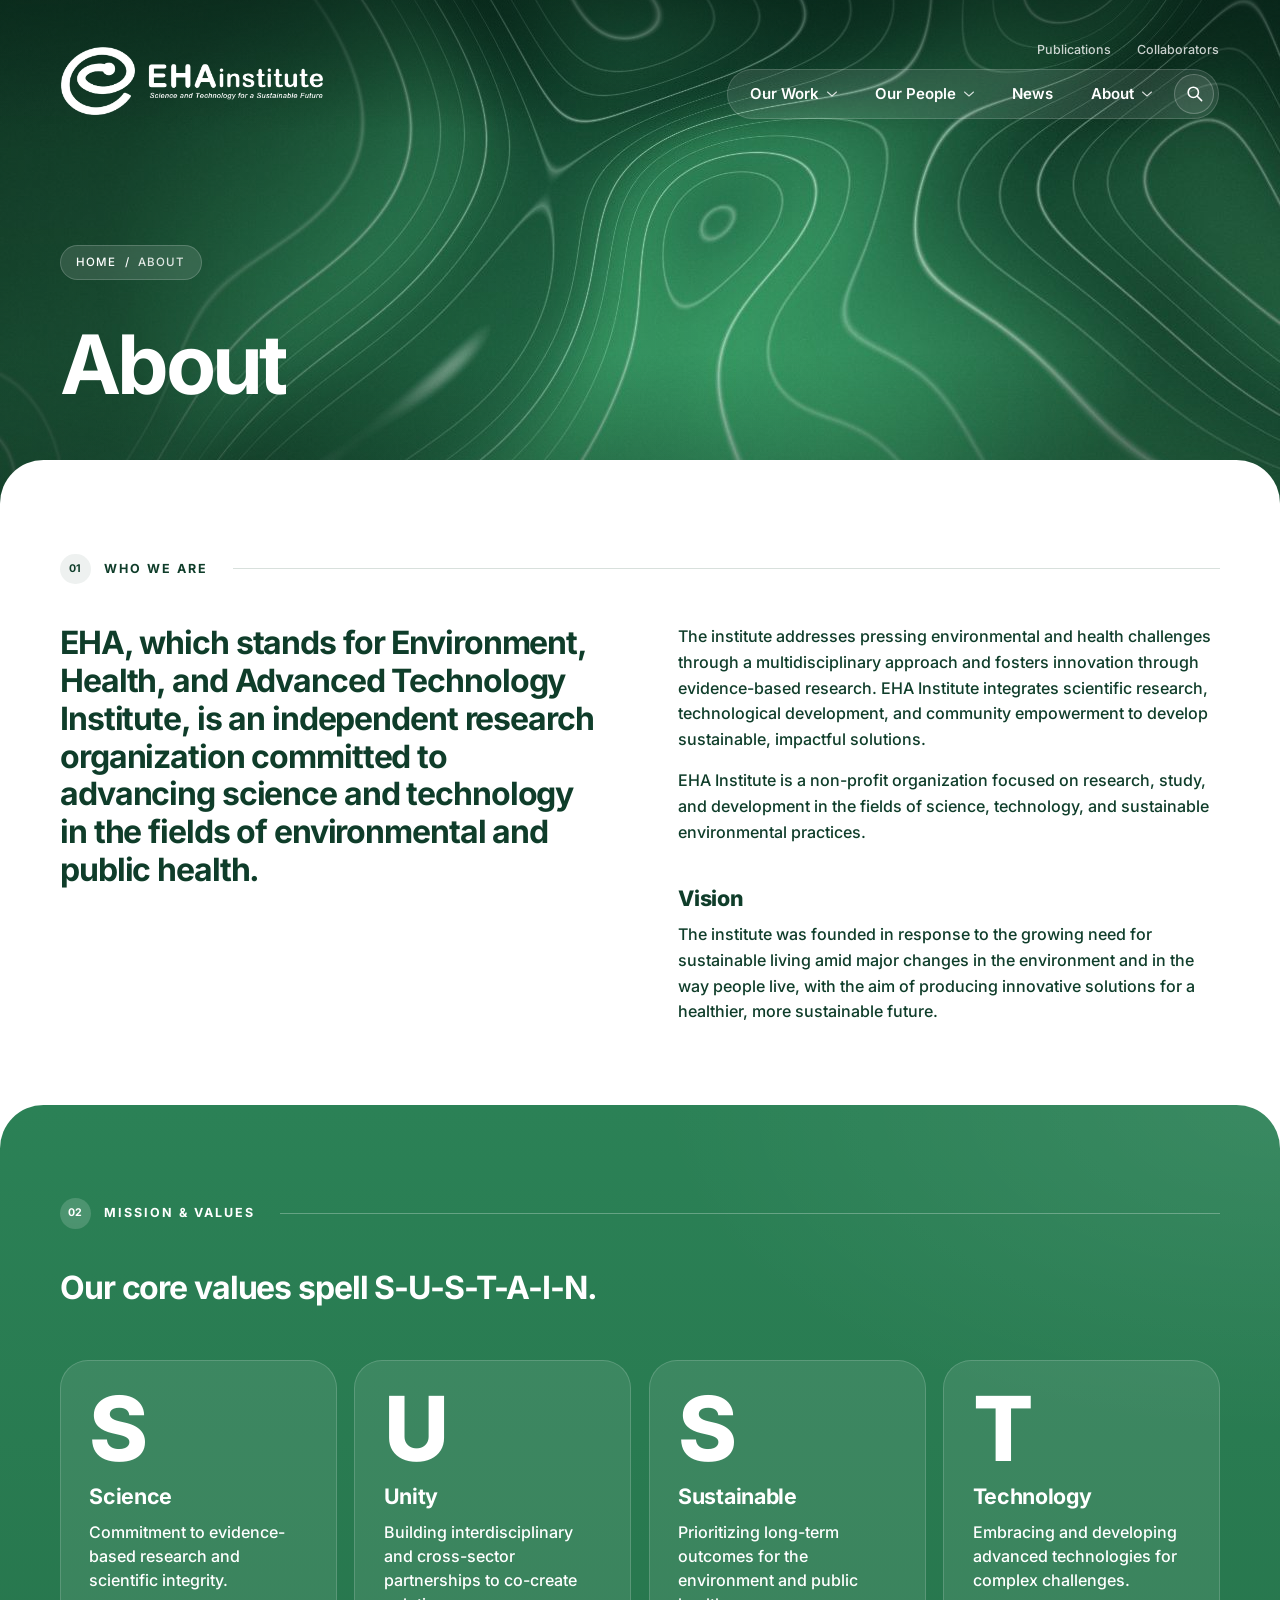
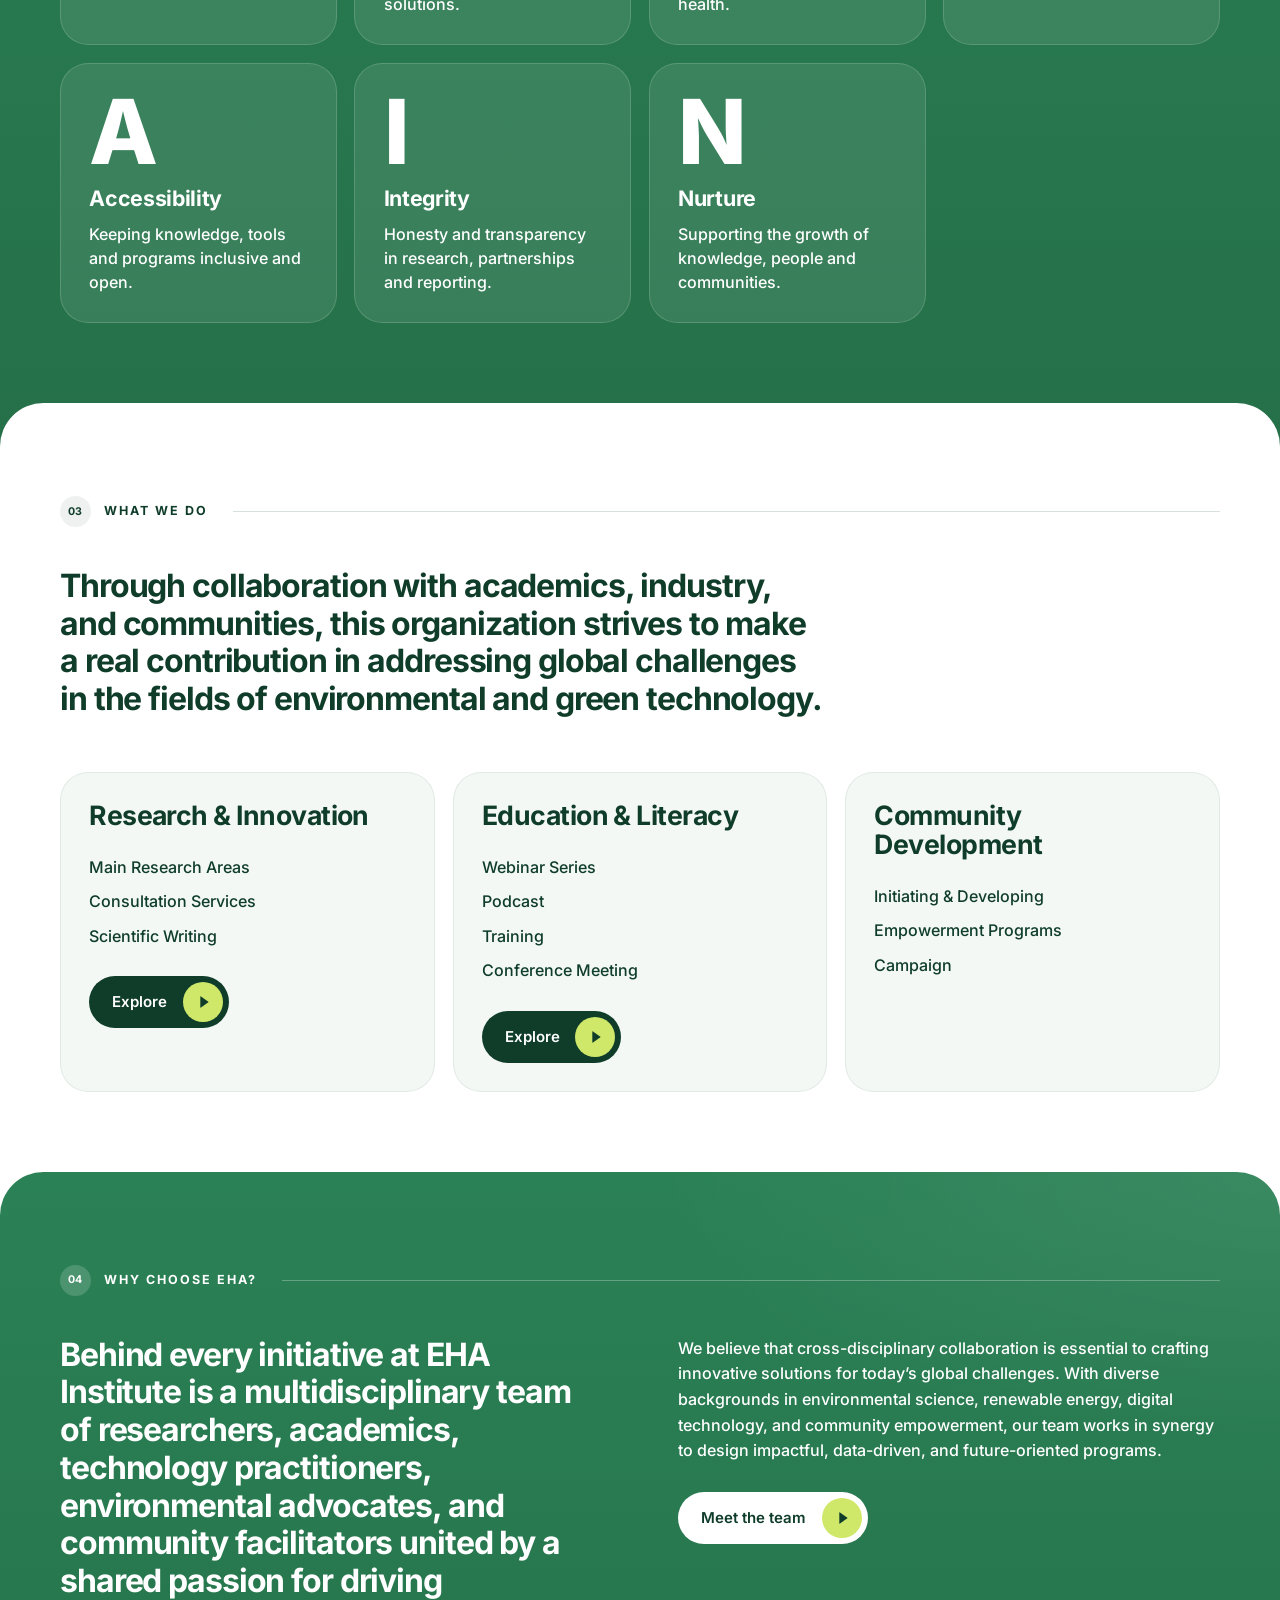
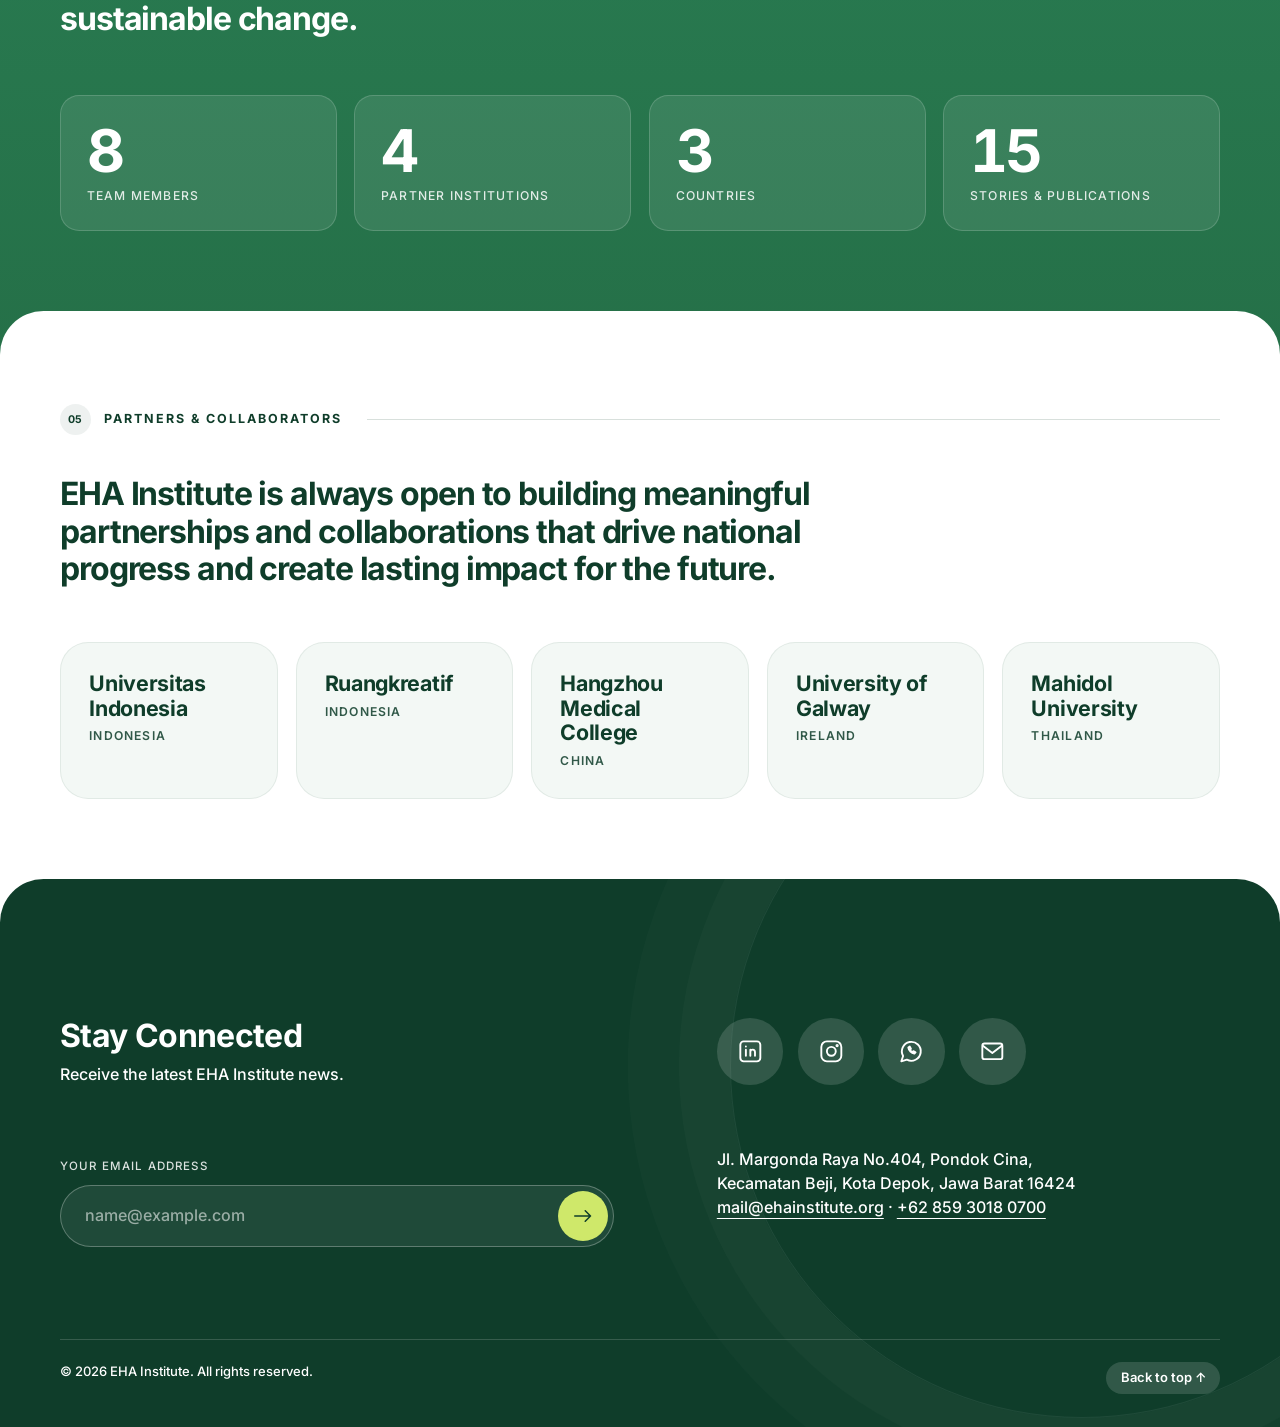
==== about.html @ 1dbd9d62 "Initial commit: EHA Institute website Co-Authored-By: Claude Sonnet 5.5 <noreply@anthropic.com> Clau" ====
<!doctype html>
<html lang="en" data-root="">
<head>
<meta charset="utf-8">
<meta name="viewport" content="width=device-width, initial-scale=1">
<title>About | EHA Institute</title>
<meta name="description" content="Who EHA Institute is, what it believes in, and who it works with.">
<meta name="theme-color" content="#2b8156">
<link rel="icon" type="image/png" href="assets/favicon.png">
<meta property="og:title" content="About | EHA Institute">
<meta property="og:description" content="Who EHA Institute is, what it believes in, and who it works with.">
<meta property="og:image" content="assets/hero-poster.jpg">
<link rel="preload" href="assets/fonts/inter-latin-wght-normal.woff2" as="font" type="font/woff2" crossorigin>
<link rel="stylesheet" href="css/style.css">
<script>document.documentElement.classList.add('js')</script>
</head>
<body>
<a class="skip" href="#main">Skip to content</a>
<svg width="0" height="0" style="position:absolute" aria-hidden="true">
  <symbol id="i-chev" viewBox="0 0 20 10"><path d="M1 1l9 8 9-8" fill="none" stroke="currentColor" stroke-width="2.2" stroke-linecap="round" stroke-linejoin="round"/></symbol>
  <symbol id="i-arrow" viewBox="0 0 24 16"><path d="M1 8h21M15 1l7 7-7 7" fill="none" stroke="currentColor" stroke-width="2" stroke-linecap="round" stroke-linejoin="round"/></symbol>
  <symbol id="i-tri" viewBox="0 0 14 20"><path d="M1 1.5v17L13 10z" fill="currentColor"/></symbol>
  <symbol id="i-close" viewBox="0 0 20 20"><path d="M2 2l16 16M18 2L2 18" fill="none" stroke="currentColor" stroke-width="2" stroke-linecap="round"/></symbol>
</svg>
<header class="site-header" id="top">
  <div class="bar wrap">
    <a class="brand" href="index.html" aria-label="EHA Institute, home">
      <img class="brand__logo brand__logo--w" src="assets/logo-white.png" alt="" width="900" height="233">
      <img class="brand__logo brand__logo--c" src="assets/logo.png" alt="" width="900" height="233">
    </a>
    <div class="nav-col">
      <div class="util">
        <a href="news.html?cat=publication">Publications</a>
        <a href="about.html#partners">Collaborators</a>
      </div>
      <nav class="nav" id="nav" aria-label="Primary">
        <ul class="nav__list">
          <li class="nav__item" data-menu>
            <button class="nav__btn" aria-expanded="false" aria-controls="menu-work">Our Work <svg aria-hidden="true"><use href="#i-chev"/></svg></button>
            <div class="menu menu--wide" id="menu-work"><div class="menu__in">
              <div class="menu__intro"><p class="menu__title">Our Work</p><p class="menu__desc">Research, education and community programs that turn environmental and health science into practical, evidence-based solutions.</p></div>
              <div class="menu__cols menu__cols--3">
              <div>
                <p class="menu__head"><a href="research-areas.html">Research &amp; Innovation</a></p>
                <ul>
                  <li><a href="research-areas.html">Main Research Areas</a></li>
                  <li><a href="consultation-services.html">Consultation Services</a></li>
                  <li><span class="menu__soon">Scientific Writing <em>Soon</em></span></li>
                </ul>
              </div>
              <div>
                <p class="menu__head"><a href="news.html?cat=event">Education &amp; Literacy</a></p>
                <ul>
                  <li><a href="news.html?cat=event">Webinar Series</a></li>
                  <li><span class="menu__soon">Podcast <em>Soon</em></span></li>
                  <li><span class="menu__soon">Training <em>Soon</em></span></li>
                  <li><span class="menu__soon">Conference Meeting <em>Soon</em></span></li>
                </ul>
              </div>
              <div>
                <p class="menu__head menu__head--soon">Community Development</p>
                <ul>
                  <li><span class="menu__soon">Initiating &amp; Developing <em>Soon</em></span></li>
                  <li><span class="menu__soon">Empowerment Programs <em>Soon</em></span></li>
                  <li><span class="menu__soon">Campaign <em>Soon</em></span></li>
                </ul>
              </div>
              </div>
            </div></div>
          </li>
          <li class="nav__item" data-menu>
            <button class="nav__btn" aria-expanded="false" aria-controls="menu-people">Our People <svg aria-hidden="true"><use href="#i-chev"/></svg></button>
            <div class="menu menu--sm" id="menu-people"><div class="menu__in">
              <div class="menu__intro"><p class="menu__title">Our People</p><p class="menu__desc">EHA Institute is driven by a curiosity to learn how science, technology and community can protect environmental and public health.</p></div>
              <div class="menu__cols menu__cols--cards">
                <a href="our-people.html#team"><b>Our Team</b><span>Meet the researchers, academics and practitioners behind EHA.</span></a>
                <a href="our-people.html#life"><b>Life at EHA</b><span>Get an insider&rsquo;s look at how our team works together.</span></a>
              </div>
            </div></div>
          </li>
          <li class="nav__item"><a class="nav__link" href="news.html">News</a></li>
          <li class="nav__item" data-menu>
            <button class="nav__btn" aria-expanded="false" aria-controls="menu-about">About <svg aria-hidden="true"><use href="#i-chev"/></svg></button>
            <div class="menu menu--sm" id="menu-about"><div class="menu__in">
              <div class="menu__intro"><p class="menu__title">About</p><p class="menu__desc">An independent non-profit research institute advancing science and technology for environmental and public health.</p></div>
              <div class="menu__cols menu__cols--cards">
                <a href="about.html#who"><b>Who We Are</b><span>Our story, our focus and the people behind EHA.</span></a>
                <a href="about.html#values"><b>Mission &amp; Values</b><span>The principles that guide every project we take on.</span></a>
                <a href="about.html#partners"><b>Collaborators</b><span>Universities and institutions we work with.</span></a>
              </div>
            </div></div>
          </li>
          <li class="nav__item nav__item--search">
            <button class="icon-btn" id="open-search" aria-label="Search the site">
              <svg viewBox="0 0 24 24" fill="none" stroke="currentColor" stroke-width="2" stroke-linecap="round" aria-hidden="true"><circle cx="10.5" cy="10.5" r="6.5"/><path d="M15.5 15.5L21 21"/></svg>
            </button>
          </li>
        </ul>
        <div class="nav__mobile-util">
          <a href="news.html?cat=publication">Publications</a>
          <a href="about.html#partners">Collaborators</a>
        </div>
      </nav>
      <button class="burger" id="burger" aria-expanded="false" aria-controls="nav" aria-label="Open menu"><span></span></button>
    </div>
  </div>
</header>
<main id="main">
<section class="hero hero--page " aria-label="Page title">
  <img class="hero__poster" src="assets/hero-poster.jpg" alt="">
  <div class="hero__scrim"></div>
  <div class="hero__inner wrap">
    <nav class="crumbs intro" aria-label="Breadcrumb"><a href="index.html">Home</a><span aria-hidden="true">/</span><span aria-current="page">About</span></nav>
    <h1 class="intro">About</h1>
    
  </div>
</section><section class="section tone-light " id="who" aria-labelledby="h-who"><div class="wrap"><h2 class="label reveal" id="h-who">Who We Are</h2><div class="split">
  <div class="reveal reveal-left">
    <p class="statement statement--sm">EHA, which stands for Environment, Health, and Advanced Technology Institute, is an independent research organization committed to advancing science and technology in the fields of environmental and public health.</p>
  </div>
  <div class="prose reveal reveal-right" style="--d:.1s">
    <p>The institute addresses pressing environmental and health challenges through a multidisciplinary approach and fosters innovation through evidence-based research. EHA Institute integrates scientific research, technological development, and community empowerment to develop sustainable, impactful solutions.</p>
    <p>EHA Institute is a non-profit organization focused on research, study, and development in the fields of science, technology, and sustainable environmental practices.</p>
    <h3>Vision</h3>
    <p>The institute was founded in response to the growing need for sustainable living amid major changes in the environment and in the way people live, with the aim of producing innovative solutions for a healthier, more sustainable future.</p>
  </div></div></div></section><section class="section tone-green " id="values" aria-labelledby="h-values"><div class="wrap"><h2 class="label reveal" id="h-values">Mission &amp; Values</h2><p class="statement statement--sm reveal">Our core values spell S-U-S-T-A-I-N.</p><ul class="values"><li class="value reveal" style="--d:0.0s"><span class="value__l" aria-hidden="true">S</span><h3>Science</h3><p>Commitment to evidence-based research and scientific integrity.</p></li><li class="value reveal" style="--d:0.06s"><span class="value__l" aria-hidden="true">U</span><h3>Unity</h3><p>Building interdisciplinary and cross-sector partnerships to co-create solutions.</p></li><li class="value reveal" style="--d:0.12s"><span class="value__l" aria-hidden="true">S</span><h3>Sustainable</h3><p>Prioritizing long-term outcomes for the environment and public health.</p></li><li class="value reveal" style="--d:0.18s"><span class="value__l" aria-hidden="true">T</span><h3>Technology</h3><p>Embracing and developing advanced technologies for complex challenges.</p></li><li class="value reveal" style="--d:0.0s"><span class="value__l" aria-hidden="true">A</span><h3>Accessibility</h3><p>Keeping knowledge, tools and programs inclusive and open.</p></li><li class="value reveal" style="--d:0.06s"><span class="value__l" aria-hidden="true">I</span><h3>Integrity</h3><p>Honesty and transparency in research, partnerships and reporting.</p></li><li class="value reveal" style="--d:0.12s"><span class="value__l" aria-hidden="true">N</span><h3>Nurture</h3><p>Supporting the growth of knowledge, people and communities.</p></li></ul></div></section><section class="section tone-light " id="what" aria-labelledby="h-what"><div class="wrap"><h2 class="label reveal" id="h-what">What We Do</h2><p class="statement statement--sm reveal">Through collaboration with academics, industry, and communities, this organization strives to make a real contribution in addressing global challenges in the fields of environmental and green technology.</p><ul class="pillars"><li class="pillar reveal" style="--d:0.0s"><h3>Research &amp; Innovation</h3><ul><li>Main Research Areas</li><li>Consultation Services</li><li>Scientific Writing</li></ul><a class="btn" href="research-areas.html">Explore <svg aria-hidden="true"><use href="#i-tri"/></svg></a></li><li class="pillar reveal" style="--d:0.08s"><h3>Education &amp; Literacy</h3><ul><li>Webinar Series</li><li>Podcast</li><li>Training</li><li>Conference Meeting</li></ul><a class="btn" href="news.html?cat=event">Explore <svg aria-hidden="true"><use href="#i-tri"/></svg></a></li><li class="pillar reveal" style="--d:0.16s"><h3>Community Development</h3><ul><li>Initiating &amp; Developing</li><li>Empowerment Programs</li><li>Campaign</li></ul></li></ul></div></section><section class="section tone-green " id="why" aria-labelledby="h-why"><div class="wrap"><h2 class="label reveal" id="h-why">Why Choose EHA?</h2><div class="split"><div class="reveal reveal-left"><p class="statement statement--sm">Behind every initiative at EHA Institute is a multidisciplinary team of researchers, academics, technology practitioners, environmental advocates, and community facilitators united by a shared passion for driving sustainable change.</p></div>
<div class="prose reveal reveal-right" style="--d:.1s"><p>We believe that cross-disciplinary collaboration is essential to crafting innovative solutions for today’s global challenges. With diverse backgrounds in environmental science, renewable energy, digital technology, and community empowerment, our team works in synergy to design impactful, data-driven, and future-oriented programs.</p><a class="btn" href="our-people.html#team">Meet the team <svg aria-hidden="true"><use href="#i-tri"/></svg></a></div></div><ul class="stats"><li class="stat reveal"><b data-count="9">9</b><span>Team members</span></li><li class="stat reveal"><b data-count="5">5</b><span>Partner institutions</span></li><li class="stat reveal"><b data-count="4">4</b><span>Countries</span></li><li class="stat reveal"><b data-count="18">18</b><span>Stories &amp; publications</span></li></ul></div></section><section class="section tone-light " id="partners" aria-labelledby="h-partners"><div class="wrap"><h2 class="label reveal" id="h-partners">Partners &amp; Collaborators</h2><p class="statement statement--sm reveal">EHA Institute is always open to building meaningful partnerships and collaborations that drive national progress and create lasting impact for the future.</p><ul class="partners-grid"><li class="partner reveal" style="--d:0.0s"><h3>Universitas Indonesia</h3><p>Indonesia</p></li><li class="partner reveal" style="--d:0.06s"><h3>Ruangkreatif</h3><p>Indonesia</p></li><li class="partner reveal" style="--d:0.12s"><h3>Hangzhou Medical College</h3><p>China</p></li><li class="partner reveal" style="--d:0.18s"><h3>University of Galway</h3><p>Ireland</p></li><li class="partner reveal" style="--d:0.24s"><h3>Mahidol University</h3><p>Thailand</p></li></ul></div></section>
</main>
<footer class="footer" id="contact">
  <div class="wrap">
    <div class="footer__grid">
      <div>
        <h2>Stay Connected</h2>
        <p class="footer__lede">Receive the latest EHA Institute news.</p>
        <form class="sub" id="sub" action="mailto:mail@ehainstitute.org" data-set-action="email" method="post" enctype="text/plain">
          <label for="sub-email">Your email address</label>
          <div class="sub__row">
            <input id="sub-email" name="email" type="email" autocomplete="email" required placeholder="name@example.com">
            <button type="submit" aria-label="Subscribe"><svg aria-hidden="true"><use href="#i-arrow"/></svg></button>
          </div>
          <p class="sub__note" id="sub-note" role="status"></p>
        </form>
      </div>
      <div>
        <ul class="socials" aria-label="EHA Institute on social media">
          <li><a href="https://www.linkedin.com/in/eha-institute-15aa4a350/" data-set-href="linkedin" aria-label="LinkedIn"><svg viewBox="0 0 24 24" fill="none" stroke="currentColor" stroke-width="1.7" stroke-linecap="round" stroke-linejoin="round" aria-hidden="true"><rect x="3" y="3" width="18" height="18" rx="3"/><path d="M8 10.5V16M8 7.6v.01M12 16v-5.5M12 12.6c0-1.2 1-2.1 2.2-2.1s2 .9 2 2.3V16"/></svg></a></li>
          <li><a href="https://www.instagram.com/ehainstitute" data-set-href="instagram" aria-label="Instagram"><svg viewBox="0 0 24 24" fill="none" stroke="currentColor" stroke-width="1.7" aria-hidden="true"><rect x="3" y="3" width="18" height="18" rx="5"/><circle cx="12" cy="12" r="4"/><circle cx="17.2" cy="6.8" r=".6" fill="currentColor"/></svg></a></li>
          <li><a href="https://api.whatsapp.com/send?phone=6285180600560" data-set-href="whatsapp" data-href-prefix="https://api.whatsapp.com/send?phone=" aria-label="WhatsApp"><svg viewBox="0 0 24 24" fill="none" stroke="currentColor" stroke-width="1.7" stroke-linecap="round" stroke-linejoin="round" aria-hidden="true"><path d="M3 21l1.6-4.8A8.5 8.5 0 1 1 8 19.5z"/><path d="M9.3 8.6c.4 2.6 2.900 5 5.400 5.500l1.100-1.200-2-1-.9.8c-.9-.4-1.700-1.200-2.100-2.100l.8-.9-1-2z"/></svg></a></li>
          <li><a href="mailto:mail@ehainstitute.org" data-set-href="email" data-href-prefix="mailto:" aria-label="Email"><svg viewBox="0 0 24 24" fill="none" stroke="currentColor" stroke-width="1.7" stroke-linecap="round" stroke-linejoin="round" aria-hidden="true"><rect x="3" y="5" width="18" height="14" rx="2"/><path d="M3.5 7l8.5 6.5L20.5 7"/></svg></a></li>
        </ul>
        <address class="address">
          <span data-set="address">Jl. Margonda Raya No.404, Pondok Cina, Kecamatan Beji, Kota Depok, Jawa Barat 16424</span><br>
          <a href="mailto:mail@ehainstitute.org" data-set="email" data-set-href="email" data-href-prefix="mailto:">mail@ehainstitute.org</a> · <a href="tel:+6285930180700" data-set="phone" data-set-href="phone" data-href-prefix="tel:">+62 859 3018 0700</a>
        </address>
      </div>
    </div>
    <div class="footer__base">
      <span>© 2026 EHA Institute. All rights reserved.</span>
      <a href="#top">Back to top ↑</a>
    </div>
  </div>
</footer>

<div class="search" id="search" role="dialog" aria-modal="true" aria-label="Search">
  <button class="search__close" id="close-search" aria-label="Close search"><svg aria-hidden="true"><use href="#i-close"/></svg></button>
  <div class="wrap" style="padding-inline:0">
    <label class="sr-only" for="q">Search EHA Institute</label>
    <input id="q" type="search" placeholder="Search news, programs, people" autocomplete="off">
    <div class="search__list" id="results" aria-live="polite"></div>
  </div>
</div>

<script src="js/config.js" defer></script>
<script src="js/data.js" defer></script>
<script src="js/cms.js" defer></script>
<script src="js/main.js" defer></script>
</body>
</html>
---- css/style.css ----
/* ==========================================================================
   EHA Institute — homepage
   Layout, type scale and section order follow the Figma frame "Desktop - 1_0"
   (1920 wide). Sizes are fluid: every px value from the design is expressed
   as clamp(min, value / 1920 * 100vw, value).
   ========================================================================== */

@font-face {
  font-family: "Inter";
  src: url("../assets/fonts/inter-latin-wght-normal.woff2") format("woff2");
  font-weight: 100 900;
  font-style: normal;
  font-display: swap;
  unicode-range: U+0000-00FF, U+0131, U+0152-0153, U+02BB-02BC, U+02C6, U+02DA, U+02DC, U+0304, U+0308, U+0329, U+2000-206F, U+20AC, U+2122, U+2191, U+2193, U+2212, U+2215, U+FEFF, U+FFFD;
}
@font-face {
  font-family: "Inter";
  src: url("../assets/fonts/inter-latin-ext-wght-normal.woff2") format("woff2");
  font-weight: 100 900;
  font-style: normal;
  font-display: swap;
  unicode-range: U+0100-02BA, U+02BD-02C5, U+02C7-02CC, U+02CE-02D7, U+02DD-02FF, U+0304, U+0308, U+0329, U+1D00-1DBF, U+1E00-1E9F, U+1EF2-1EFF, U+2020, U+20A0-20AB, U+20AD-20C0, U+2113, U+2C60-2C7F, U+A720-A7FF;
}

:root {
  /* Base green is the Figma #369764 deepened slightly so white text passes
     WCAG AA (4.5:1) at small sizes. The original is kept as --green-brand. */
  --green: #2b8156;
  --green-brand: #369764;
  --green-deep: #0f3d2a;
  --green-menu: #14472f;
  --ink: #ffffff;
  --rule: rgba(255, 255, 255, 0.38);

  --pad: clamp(20px, 4.6875vw, 90px);
  --max: 1920px;
  --gap-sec: clamp(48px, 4.6875vw, 90px);
  --gap-label: clamp(24px, 3.125vw, 60px);
  --gap-col: clamp(28px, 4.6875vw, 90px);

  --fs-hero: clamp(34px, 3.3334vw, 64px);
  --fs-xl: clamp(26px, 2.5vw, 48px);
  --fs-lg: clamp(23px, 2.0834vw, 40px);
  --fs-md: clamp(19px, 1.6667vw, 32px);
  --fs-body: clamp(16px, 1.5625vw, 30px);
  --fs-sm: clamp(13px, 1.25vw, 24px);
  --fs-nav: clamp(17px, 1.6667vw, 32px);
  --fs-util: clamp(13px, 1.0417vw, 20px);

  --ease: cubic-bezier(0.22, 0.61, 0.36, 1);
  --font: "Inter", ui-sans-serif, system-ui, -apple-system, "Segoe UI", Roboto, "Helvetica Neue", Arial, sans-serif;
}

*, *::before, *::after { box-sizing: border-box; }
html { -webkit-text-size-adjust: 100%; scroll-behavior: smooth; }
body {
  margin: 0;
  background: var(--green);
  color: var(--ink);
  font-family: var(--font);
  font-size: var(--fs-body);
  font-weight: 500;
  line-height: 1.45;
  font-feature-settings: "ss01", "cv11";
  -webkit-font-smoothing: antialiased;
  text-rendering: optimizeLegibility;
}
img, video, svg { display: block; max-width: 100%; }
a { color: inherit; text-decoration: none; }
button { font: inherit; color: inherit; background: none; border: 0; padding: 0; cursor: pointer; }
h1, h2, h3, p, ul, figure { margin: 0; padding: 0; }
ul { list-style: none; }
:focus-visible { outline: 3px solid currentColor; outline-offset: 4px; }
.sr-only { position: absolute; width: 1px; height: 1px; overflow: hidden; clip: rect(0 0 0 0); white-space: nowrap; }
.skip { position: fixed; left: 12px; top: -120px; z-index: 200; background: #fff; color: var(--green-deep); padding: 10px 16px; font-weight: 700; transition: top 0.2s; }
.skip:focus { top: 12px; }

/* Section tones: green (brand) and white alternate down the page */
.tone-green { --fg: #fff; --bg: var(--green); --accent: #fff; background: var(--bg); color: var(--fg); }
.tone-light { --fg: var(--green-deep); --bg: #fff; --accent: var(--green); background: var(--bg); color: var(--fg); }
.wrap { width: 100%; max-width: var(--max); margin-inline: auto; padding-inline: var(--pad); }

/* ---------- shared bits ---------- */
.label {
  display: flex; align-items: center; gap: clamp(12px, 1.3vw, 25px);
  font-size: var(--fs-md); font-weight: 500; text-transform: uppercase; letter-spacing: 0.02em; line-height: 1;
  margin-bottom: var(--gap-label);
}
.label::before { content: ""; width: 5px; height: 0.88em; background: var(--accent, #fff); flex: none; }
.section { padding-block: clamp(56px, 6.25vw, 120px); position: relative; overflow: clip; }
.section > .wrap { position: relative; z-index: 1; }
.meta { display: flex; flex-wrap: wrap; gap: 0 clamp(14px, 2.6vw, 50px); font-size: var(--fs-sm); font-weight: 500; text-transform: uppercase; letter-spacing: 0.04em; font-variant-numeric: tabular-nums; }
.media { position: relative; overflow: hidden; background: var(--green-deep); }
.media img { width: 100%; height: 100%; object-fit: cover; transition: transform 1.1s var(--ease); }
a:hover .media img, a:focus-visible .media img { transform: scale(1.045); }
.link-line { background: linear-gradient(currentColor, currentColor) 0 100% / 0 2px no-repeat; transition: background-size 0.5s var(--ease); padding-bottom: 0.08em; }
a:hover .link-line, a:focus-visible .link-line { background-size: 100% 2px; }

.btn {
  display: inline-flex; align-items: center; gap: clamp(12px, 1.3vw, 25px);
  min-height: clamp(52px, 4.79vw, 92px); padding-inline: clamp(20px, 1.9vw, 36px);
  border: 1.5px solid currentColor; font-size: var(--fs-sm); font-weight: 500; text-transform: uppercase; letter-spacing: 0.04em;
  transition: color 0.35s;
  position: relative; overflow: hidden; isolation: isolate;
}
/* fill slides in from the left (single click always works; hover is only an enhancement) */
.btn::before { content: ""; position: absolute; inset: 0; z-index: -1; background: var(--fg, #fff); transform: scaleX(0); transform-origin: left; transition: transform 0.5s var(--ease); }
.btn svg { width: 0.62em; height: 0.8em; flex: none; transition: transform 0.35s var(--ease); }
.btn:focus-visible { color: var(--bg, var(--green)); }
.btn:focus-visible::before { transform: scaleX(1); }
@media (hover: hover) {
  .btn:hover { color: var(--bg, var(--green)); }
  .btn:hover::before { transform: scaleX(1); }
  .btn:hover svg { transform: translateX(5px); }
}

.arrows { display: flex; align-items: center; gap: clamp(12px, 1.8vw, 35px); }
.arrow-btn {
  width: clamp(48px, 4.1667vw, 80px); height: clamp(48px, 4.1667vw, 80px); border: 1.5px solid currentColor; border-radius: 50%;
  display: grid; place-items: center; transition: background-color 0.3s, color 0.3s, transform 0.3s var(--ease);
}
.arrow-btn svg { width: 38%; height: 38%; }
.arrow-btn--prev svg { transform: scaleX(-1); }
.arrow-btn:hover, .arrow-btn:focus-visible { background: var(--fg); color: var(--bg); }
.arrow-btn:active { transform: scale(0.94); }
.view-all { font-size: var(--fs-sm); text-transform: uppercase; letter-spacing: 0.04em; text-decoration: underline; text-underline-offset: 0.3em; text-decoration-thickness: 1.5px; }
.view-all:hover { text-decoration-thickness: 3px; }
.controls { display: flex; align-items: center; gap: clamp(16px, 2.3vw, 45px); margin-top: clamp(24px, 3.125vw, 60px); }

/* ---------- reveal on scroll ---------- */
.js .reveal { opacity: 0; transform: translateY(28px); transition: opacity 0.9s var(--ease), transform 0.9s var(--ease); transition-delay: var(--d, 0s); }
.js .reveal.in { opacity: 1; transform: none; }

/* ==========================================================================
   Header
   ========================================================================== */
.site-header {
  position: fixed; inset: 0 0 auto 0; z-index: 60; color: #fff;
  transition: transform 0.5s var(--ease), background-color 0.4s, padding 0.4s var(--ease);
}
.site-header.is-solid { background: rgba(15, 61, 42, 0.94); backdrop-filter: blur(10px); -webkit-backdrop-filter: blur(10px); }
.site-header.is-hidden { transform: translateY(-110%); }
.bar { display: grid; grid-template-columns: auto 1fr; align-items: start; column-gap: 40px; padding-top: clamp(16px, 3.125vw, 60px); position: relative; transition: padding 0.4s var(--ease); }
.site-header.is-solid .bar { padding-top: 14px; padding-bottom: 14px; align-items: center; }

.brand { display: flex; flex-direction: column; justify-content: center; height: clamp(56px, 6.25vw, 120px); line-height: 1; transition: height 0.4s var(--ease); }
.site-header.is-solid .brand { height: 44px; }
/* LOGO: swap this block for <img src="assets/eha-logo.svg" alt="EHA Institute"> once the logo file is available */
.brand__mark { font-size: clamp(30px, 3.2vw, 62px); font-weight: 800; letter-spacing: -0.04em; }
.brand__sub { margin-top: 0.5em; font-size: clamp(9px, 0.72vw, 14px); font-weight: 600; letter-spacing: 0.22em; text-transform: uppercase; }
.site-header.is-solid .brand__mark { font-size: 30px; }
.site-header.is-solid .brand__sub { display: none; }

.nav-col { display: flex; flex-direction: column; align-items: flex-end; }
.util { display: flex; gap: clamp(20px, 2.8vw, 52px); font-size: var(--fs-util); font-weight: 600; color: #ececec; transition: opacity 0.3s, height 0.3s, margin 0.3s; height: 1.2em; }
.util a:hover { color: #fff; text-decoration: underline; text-underline-offset: 0.3em; }
.site-header.is-solid .util { opacity: 0; height: 0; overflow: hidden; pointer-events: none; }
.nav { margin-top: clamp(14px, 2.45vw, 47px); transition: margin 0.3s; }
.site-header.is-solid .nav { margin-top: 0; }
.nav__list { display: flex; align-items: center; gap: clamp(24px, 3.4vw, 65px); }
.nav__item { position: static; }
.nav__item--sm { position: relative; }
.nav__btn, .nav__link {
  display: inline-flex; align-items: center; gap: 0.5em; font-size: var(--fs-nav); font-weight: 800; letter-spacing: -0.01em; line-height: 1.2; padding-block: 0.2em;
}
.nav__btn svg { width: 0.62em; height: 0.4em; transition: transform 0.35s var(--ease); }
.is-open > .nav__btn svg { transform: rotate(180deg); }
.nav__btn--pill { border: 1.5px solid #fff; border-radius: 999px; padding: 0.2em 0.75em; transition: background-color 0.3s, color 0.3s; }
.nav__btn--pill:hover, .is-open > .nav__btn--pill { background: #fff; color: var(--green-deep); }
.nav__link, .nav__item:not(.nav__item--pill) > .nav__btn { background: linear-gradient(currentColor, currentColor) 0 100% / 0 2px no-repeat; transition: background-size 0.4s var(--ease); }
.nav__link:hover, .nav__item:not(.nav__item--pill) > .nav__btn:hover, .is-open:not(.nav__item--pill) > .nav__btn { background-size: 100% 2px; }
.icon-btn { width: clamp(36px, 2.08vw, 40px); height: clamp(36px, 2.08vw, 40px); display: grid; place-items: center; border-radius: 50%; transition: background-color 0.3s; }
.icon-btn:hover { background: rgba(255, 255, 255, 0.2); }
.icon-btn svg { width: 24px; height: 24px; }

.menu {
  position: absolute; top: calc(100% + 14px); background: var(--green-menu); color: #fff; padding: clamp(24px, 2.6vw, 50px);
  opacity: 0; visibility: hidden; transform: translateY(10px); transition: opacity 0.3s, transform 0.4s var(--ease), visibility 0s 0.4s;
  box-shadow: 0 30px 60px -30px rgba(0, 0, 0, 0.5);
}
.is-open > .menu { opacity: 1; visibility: visible; transform: none; transition-delay: 0s; }
.menu--sm { right: 0; min-width: 260px; }
.menu--sm a { display: block; padding: 0.55em 0; font-size: clamp(16px, 1.25vw, 22px); font-weight: 600; }
.menu--sm a:hover { text-decoration: underline; text-underline-offset: 0.3em; }
.menu--wide { left: var(--pad); right: var(--pad); top: calc(100% + 2px); display: grid; grid-template-columns: repeat(3, 1fr); gap: clamp(24px, 4vw, 80px); }
.site-header:not(.is-solid) .menu--wide { top: calc(100% + 14px); }
.menu__head { font-size: var(--fs-md); font-weight: 800; letter-spacing: -0.01em; margin-bottom: 0.7em; padding-bottom: 0.7em; border-bottom: 1.5px solid rgba(255, 255, 255, 0.35); }
.menu__head a:hover { text-decoration: underline; text-underline-offset: 0.2em; }
.menu--wide li a { display: flex; justify-content: space-between; gap: 12px; padding: 0.5em 0; font-size: clamp(16px, 1.25vw, 22px); font-weight: 500; }
.menu--wide li a::after { content: "→"; opacity: 0; transform: translateX(-8px); transition: 0.3s var(--ease); }
.menu--wide li a:hover::after { opacity: 1; transform: none; }

.burger { display: none; }

/* ==========================================================================
   Hero — video
   ========================================================================== */
.hero { position: relative; min-height: max(100svh, 640px); display: flex; align-items: flex-end; overflow: hidden; background: var(--green-deep); isolation: isolate; }
.hero__video, .hero__poster { position: absolute; inset: 0; width: 100%; height: 100%; object-fit: cover; z-index: -3; }
.hero__scrim {
  position: absolute; inset: 0; z-index: -1;
  background:
    linear-gradient(to bottom, rgba(8, 36, 24, 0.55) 0%, rgba(8, 36, 24, 0) 26%),
    linear-gradient(to right, rgba(8, 36, 24, 0.45) 0%, rgba(8, 36, 24, 0) 65%),
    linear-gradient(to bottom, rgba(8, 36, 24, 0) 70%, rgba(8, 36, 24, 0.35) 100%);
}
.hero__inner { padding-bottom: clamp(72px, 11vw, 210px); padding-top: 180px; }
.hero h1 { font-size: var(--fs-hero); font-weight: 700; line-height: 1.12; letter-spacing: -0.025em; max-width: 21em; text-wrap: balance; }
.story { display: inline-flex; align-items: center; gap: clamp(16px, 1.9vw, 35px); margin-top: clamp(32px, 4.2vw, 80px); font-size: var(--fs-md); font-weight: 500; text-transform: uppercase; letter-spacing: 0.04em; }
.story__disc { width: clamp(72px, 7.55vw, 145px); height: clamp(72px, 7.55vw, 145px); border-radius: 50%; border: 1.5px solid #fff; display: grid; place-items: center; position: relative; transition: background-color 0.35s, color 0.35s, transform 0.5s var(--ease); }
.story__disc svg { width: 28%; height: 28%; margin-left: 6%; }
.story__disc::after { content: ""; position: absolute; inset: -9px; border-radius: 50%; border: 1px solid rgba(255, 255, 255, 0.45); animation: ring 2.8s var(--ease) infinite; }
@keyframes ring { 0% { transform: scale(0.92); opacity: 0.9; } 100% { transform: scale(1.22); opacity: 0; } }
.story:hover .story__disc, .story:focus-visible .story__disc { background: #fff; color: var(--green-deep); transform: scale(1.05); }
.hero .intro { animation: rise 1.1s var(--ease) both; }
.hero .intro:nth-child(2) { animation-delay: 0.15s; }
@keyframes rise { from { opacity: 0; transform: translateY(30px); } to { opacity: 1; transform: none; } }

/* ==========================================================================
   The Latest
   ========================================================================== */
.latest { display: grid; grid-template-columns: minmax(0, 1000fr) minmax(0, 650fr); column-gap: var(--gap-col); align-items: start; }
.lead .media { aspect-ratio: 1000 / 650; }
.lead h3 { font-size: var(--fs-xl); font-weight: 800; line-height: 1.12; letter-spacing: -0.02em; margin-top: clamp(20px, 2.1vw, 40px); text-wrap: balance; }
.lead p { font-size: var(--fs-body); line-height: 1.4; margin-top: clamp(14px, 1.6vw, 30px); max-width: 38em; }
.lead .meta { margin-top: clamp(16px, 1.6vw, 30px); }
.latest__side { display: grid; row-gap: clamp(32px, 3.65vw, 70px); }
.card .media { aspect-ratio: 650 / 390; }
.card h3 { font-size: var(--fs-md); font-weight: 800; line-height: 1.2; letter-spacing: -0.015em; margin-top: clamp(14px, 1.45vw, 28px); }
.card .meta { margin-top: clamp(10px, 1.1vw, 20px); }

/* ==========================================================================
   News Brief
   ========================================================================== */
.brief { display: grid; grid-template-columns: minmax(0, 758fr) minmax(0, 914fr); column-gap: clamp(24px, 3.55vw, 68px); align-items: start; }
.brief[hidden] { display: none; }
.brief.is-in { animation: slide 0.7s var(--ease) both; }
.brief.is-in.back { animation-name: slide-back; }
@keyframes slide { from { opacity: 0; transform: translateX(40px); } to { opacity: 1; transform: none; } }
@keyframes slide-back { from { opacity: 0; transform: translateX(-40px); } to { opacity: 1; transform: none; } }
.brief .media { aspect-ratio: 758 / 500; }
.brief h3 { font-size: var(--fs-lg); font-weight: 800; line-height: 1.14; letter-spacing: -0.02em; margin-top: clamp(14px, 1.3vw, 25px); text-wrap: balance; }
.brief p { font-size: var(--fs-body); line-height: 1.4; margin-top: clamp(14px, 1.6vw, 30px); }
.brief .btn { margin-top: clamp(24px, 2.6vw, 50px); }

/* ==========================================================================
   Events
   ========================================================================== */
.event { display: grid; grid-template-columns: clamp(104px, 10.4vw, 200px) minmax(0, 560fr) minmax(0, 650fr); column-gap: clamp(20px, 3.85vw, 74px); align-items: center; }
.event[hidden] { display: none; }
.event.is-in { animation: slide 0.7s var(--ease) both; }
.event.is-in.back { animation-name: slide-back; }
.event__date { aspect-ratio: 200 / 180; background: var(--fg); color: var(--bg); display: flex; flex-direction: column; align-items: center; justify-content: center; font-size: clamp(20px, 1.875vw, 36px); font-weight: 800; line-height: 1.1; text-transform: uppercase; }
.event__date b { font-size: 1.9em; letter-spacing: -0.04em; line-height: 1; font-weight: 800; }
.event .meta { margin-bottom: clamp(8px, 0.9vw, 16px); }
.event h3 { font-size: var(--fs-xl); font-weight: 800; line-height: 1.1; letter-spacing: -0.02em; }
.event p { font-size: var(--fs-sm); margin-top: clamp(10px, 1.2vw, 22px); max-width: 26em; line-height: 1.5; }
.event .meta--end { margin-top: clamp(14px, 1.6vw, 30px); margin-bottom: 0; }
.event .media { aspect-ratio: 650 / 400; }

/* ==========================================================================
   Featured
   ========================================================================== */
.featured { display: grid; grid-template-columns: repeat(3, minmax(0, 1fr)); gap: clamp(14px, 3.125vw, 60px); }
.tile { position: relative; display: block; aspect-ratio: 540 / 713; overflow: hidden; background: var(--green-deep); }
.tile img { position: absolute; inset: 0; width: 100%; height: 100%; object-fit: cover; transition: transform 1.2s var(--ease); }
.tile::after { content: ""; position: absolute; inset: 0; background: linear-gradient(to top, rgba(8, 36, 24, 0.82) 0%, rgba(8, 36, 24, 0.1) 55%, rgba(8, 36, 24, 0) 100%); transition: opacity 0.4s; }
.tile:hover img, .tile:focus-visible img { transform: scale(1.06); }
.tile__body { position: absolute; left: clamp(18px, 2.6vw, 50px); right: clamp(18px, 2.6vw, 50px); bottom: clamp(22px, 4.7vw, 90px); z-index: 1; }
.tile h3 { font-size: clamp(22px, 3.3334vw, 64px); font-weight: 800; line-height: 1.04; letter-spacing: -0.03em; }
.tile p { margin-top: 0.8em; font-size: clamp(12px, 1.04vw, 20px); font-weight: 500; line-height: 1.45; max-width: 22em; }
.tile__go { position: absolute; top: clamp(14px, 1.5vw, 28px); right: clamp(14px, 1.5vw, 28px); z-index: 1; width: clamp(40px, 3.2vw, 60px); height: clamp(40px, 3.2vw, 60px); border-radius: 50%; border: 1.5px solid #fff; display: grid; place-items: center; opacity: 0; transform: translateY(-6px) rotate(-45deg); transition: 0.45s var(--ease); }
.tile__go svg { width: 36%; height: 36%; }
.tile:hover .tile__go, .tile:focus-visible .tile__go { opacity: 1; transform: none; }
@media (hover: none) { .tile__go { opacity: 1; transform: none; } }

/* ==========================================================================
   Resources
   ========================================================================== */
.resources { display: grid; grid-template-columns: minmax(0, 857fr) minmax(0, 830fr); column-gap: clamp(28px, 2.8vw, 54px); align-items: center; }
.resources h3 { font-size: var(--fs-hero); font-weight: 800; line-height: 1.06; letter-spacing: -0.03em; text-wrap: balance; }
.resources p { font-size: var(--fs-sm); line-height: 1.55; margin-top: clamp(16px, 1.9vw, 36px); max-width: 33em; }
.resources .btn { margin-top: clamp(24px, 2.6vw, 50px); }
.collage { position: relative; aspect-ratio: 830 / 576; }
.collage span { position: absolute; overflow: hidden; background: var(--green-deep); }
.collage img { width: 100%; height: 100%; object-fit: cover; transition: opacity 0.3s, transform 1s var(--ease); }
.collage img.swap { opacity: 0; transform: scale(1.08); }
.collage .t1 { left: 28.06%; top: 0; width: 46.49%; height: 57.17%; }
.collage .t2 { left: 8.14%; top: 9.57%; width: 16.6%; height: 23.92%; }
.collage .t3 { left: 0; top: 38.28%; width: 24.74%; height: 35.64%; }
.collage .t4 { left: 55.95%; top: 61.96%; width: 18.6%; height: 38.04%; }
.collage .t5 { left: 28.06%; top: 61.96%; width: 23.91%; height: 25.36%; }
.collage .t6 { left: 77.87%; top: 41.14%; width: 22.08%; height: 31.82%; }
.collage .t7 { left: 77.87%; top: 5.5%; width: 22.08%; height: 31.82%; }

/* ==========================================================================
   About strip
   ========================================================================== */
.about { display: grid; grid-template-columns: clamp(132px, 17.3vw, 332px) minmax(0, 1103px); column-gap: clamp(24px, 7.3vw, 140px); align-items: start; }
.about .media { aspect-ratio: 332 / 214; }
.about h3 { font-size: var(--fs-xl); font-weight: 800; line-height: 1.1; letter-spacing: -0.02em; text-wrap: balance; }
.about p { font-size: var(--fs-sm); line-height: 1.55; margin-top: clamp(12px, 1.2vw, 22px); max-width: 40em; }
.about .btn { margin-top: clamp(22px, 2vw, 38px); }
.partners { margin-top: clamp(36px, 3.6vw, 70px); display: flex; flex-wrap: wrap; align-items: baseline; gap: 8px clamp(16px, 2vw, 38px); font-size: var(--fs-sm); font-weight: 500; }
.partners > span:first-child { text-transform: uppercase; letter-spacing: 0.06em; font-weight: 700; }
.partners a { text-decoration: underline; text-decoration-thickness: 1px; text-underline-offset: 0.3em; }
.partners a:hover { text-decoration-thickness: 2px; }

/* ==========================================================================
   Footer
   ========================================================================== */
.footer { background: var(--green-deep); padding-block: clamp(56px, 9.4vw, 180px) clamp(24px, 2.6vw, 50px); }
.footer__grid { display: grid; grid-template-columns: minmax(0, 639fr) minmax(0, 580fr); column-gap: clamp(32px, 8vw, 200px); align-items: start; }
.footer h2 { font-size: var(--fs-xl); font-weight: 800; letter-spacing: -0.02em; line-height: 1.1; }
.footer__lede { font-size: var(--fs-sm); margin-top: 0.6em; }
.sub { margin-top: clamp(40px, 5.6vw, 108px); }
.sub label { display: block; font-size: var(--fs-util); font-weight: 500; text-transform: uppercase; letter-spacing: 0.06em; }
.sub__row { display: flex; align-items: center; border-bottom: 1.5px solid #fff; margin-top: 8px; }
.sub input { flex: 1; min-width: 0; background: none; border: 0; color: #fff; font: inherit; font-size: var(--fs-sm); padding: 14px 0; outline-offset: 6px; }
.sub input::placeholder { color: rgba(255, 255, 255, 0.55); }
.sub button { width: 56px; height: 44px; display: grid; place-items: center; transition: transform 0.3s var(--ease); }
.sub button:hover { transform: translateX(6px); }
.sub button svg { width: 32px; height: 14px; }
.sub__note { font-size: 13px; margin-top: 10px; min-height: 1.4em; }
.socials { display: flex; flex-wrap: wrap; gap: clamp(8px, 1.1vw, 20px); }
.socials a { width: clamp(52px, 5.2084vw, 100px); height: clamp(52px, 5.2084vw, 100px); border: 1.5px solid #fff; border-radius: 50%; display: grid; place-items: center; transition: background-color 0.3s, color 0.3s, transform 0.4s var(--ease); }
.socials a:hover, .socials a:focus-visible { background: #fff; color: var(--green-deep); transform: translateY(-4px); }
.socials svg { width: 40%; height: 40%; }
.address { margin-top: clamp(28px, 4.8vw, 92px); font-size: var(--fs-sm); line-height: 1.5; font-style: normal; max-width: 24em; }
.address a { text-decoration: underline; text-underline-offset: 0.3em; text-decoration-thickness: 1px; }
.footer__base { margin-top: clamp(40px, 5vw, 96px); padding-top: 22px; border-top: 1.5px solid rgba(255, 255, 255, 0.3); display: flex; flex-wrap: wrap; justify-content: space-between; gap: 8px 24px; font-size: 13px; font-weight: 500; }

/* ==========================================================================
   Search + story dialog
   ========================================================================== */
.search { position: fixed; inset: 0; z-index: 90; background: var(--green-deep); color: #fff; padding: clamp(80px, 9vw, 160px) var(--pad) 40px; overflow-y: auto; opacity: 0; visibility: hidden; transition: opacity 0.35s, visibility 0s 0.35s; }
.search.is-open { opacity: 1; visibility: visible; transition-delay: 0s; }
.search__close { position: absolute; top: clamp(16px, 2vw, 36px); right: var(--pad); width: 52px; height: 52px; border: 1.5px solid #fff; border-radius: 50%; display: grid; place-items: center; }
.search__close svg { width: 18px; height: 18px; }
.search__close:hover { background: #fff; color: var(--green-deep); }
.search input { width: 100%; background: none; border: 0; border-bottom: 2px solid #fff; color: #fff; font: inherit; font-size: clamp(28px, 4vw, 76px); font-weight: 700; letter-spacing: -0.03em; padding: 0.2em 0; outline: none; }
.search input::placeholder { color: rgba(255, 255, 255, 0.45); }
.search__list { margin-top: 28px; max-width: 1100px; }
.search__list a { display: grid; grid-template-columns: 140px 1fr; gap: 20px; padding: 18px 0; border-bottom: 1px solid rgba(255, 255, 255, 0.25); font-size: clamp(17px, 1.4vw, 26px); font-weight: 600; line-height: 1.3; }
.search__list a small { font-size: 13px; font-weight: 600; letter-spacing: 0.08em; text-transform: uppercase; padding-top: 0.5em; opacity: 0.9; }
.search__list a:hover { background: rgba(255, 255, 255, 0.07); }
.search__empty { padding: 18px 0; font-size: 18px; }

.story-dialog { width: min(1280px, 94vw); padding: 0; border: 0; background: #000; color: #fff; }
.story-dialog::backdrop { background: rgba(6, 28, 19, 0.88); }
.story-dialog video { width: 100%; aspect-ratio: 16 / 9; background: #000; }
.story-dialog__close { position: absolute; top: 12px; right: 12px; z-index: 2; width: 44px; height: 44px; border-radius: 50%; background: rgba(0, 0, 0, 0.55); border: 1.5px solid #fff; display: grid; place-items: center; }
.story-dialog__close svg { width: 16px; height: 16px; }

/* ==========================================================================
   Tablet / mobile
   ========================================================================== */
@media (max-width: 1100px) {
  }
@media (max-width: 899px) {
  .site-header.is-solid { backdrop-filter: none; -webkit-backdrop-filter: none; background: var(--green-deep); }
  .bar { align-items: center; padding-bottom: 12px; padding-top: 14px; }
  .brand { height: 44px; } .brand__mark { font-size: 30px; } .brand__sub { display: none; }
  .nav-col { flex-direction: row; justify-content: flex-end; align-items: center; gap: 6px; }
  .util { display: none; }
  .burger { display: grid; place-items: center; width: 44px; height: 44px; }
  .burger span, .burger span::before, .burger span::after { display: block; width: 24px; height: 2px; background: #fff; position: relative; transition: transform 0.35s var(--ease), background-color 0.2s; }
  .burger span::before, .burger span::after { content: ""; position: absolute; left: 0; }
  .burger span::before { top: -7px; } .burger span::after { top: 7px; }
  .burger[aria-expanded="true"] span { background: transparent; }
  .burger[aria-expanded="true"] span::before { transform: translateY(7px) rotate(45deg); }
  .burger[aria-expanded="true"] span::after { transform: translateY(-7px) rotate(-45deg); }
  .nav { position: fixed; inset: 72px 0 0 0; margin: 0; background: var(--green-deep); padding: 24px var(--pad) 40px; overflow-y: auto; transform: translateX(100%); visibility: hidden; transition: transform 0.45s var(--ease), visibility 0s 0.45s; }
  .nav.is-open { transform: none; visibility: visible; transition-delay: 0s; }
  .nav__list { flex-direction: column; align-items: stretch; gap: 0; }
  .nav__item, .nav__item--sm { position: static; border-bottom: 1px solid rgba(255, 255, 255, 0.25); }
  .nav__btn, .nav__link { width: 100%; justify-content: space-between; font-size: 26px; padding-block: 18px; }
  .nav__btn--pill { border: 0; border-radius: 0; padding: 18px 0; }
  .nav__btn--pill:hover, .is-open > .nav__btn--pill { background: none; color: #fff; }
  .menu, .menu--sm, .menu--wide { position: static; display: block; min-width: 0; box-shadow: none; background: none; padding: 0 0 16px 0; opacity: 1; visibility: visible; transform: none; max-height: 0; overflow: hidden; transition: max-height 0.4s var(--ease); }
  .is-open > .menu { max-height: 900px; }
  .menu__head { font-size: 17px; margin: 14px 0 4px; padding-bottom: 6px; border: 0; opacity: 0.9; text-transform: uppercase; letter-spacing: 0.06em; }
  .menu__cols > div + div { margin-top: 10px; }
  .menu--sm a, .menu--wide li a { font-size: 19px; padding: 0.5em 0; }
  .menu--wide li a::after { display: none; }
  .nav__mobile-util { display: flex; gap: 24px; margin-top: 28px; font-size: 16px; font-weight: 600; }

  .latest { grid-template-columns: 1fr; row-gap: 40px; }
  .brief { grid-template-columns: 1fr; row-gap: 22px; }
  .event { grid-template-columns: 96px 1fr; row-gap: 22px; }
  .event > a { grid-column: 1 / -1; grid-row: 2; }
  .event__date { font-size: 15px; }
  .featured { grid-template-columns: 1fr; }
  .tile { aspect-ratio: 4 / 3; }
  .tile h3 { font-size: 34px; }
  .tile p { font-size: 14px; }
  .resources { grid-template-columns: 1fr; row-gap: 36px; }
  .resources .collage { order: -1; }
  .about { grid-template-columns: 1fr; row-gap: 24px; }
  .about .media { max-width: 260px; }
  .footer__grid { grid-template-columns: 1fr; row-gap: 40px; }
  .hero__inner { padding-top: 120px; }
    .hero__inner { padding-bottom: 96px; }
}
@media (min-width: 900px) { .nav__mobile-util { display: none; } }

@media (prefers-reduced-motion: reduce) {
  *, *::before, *::after { animation-duration: 0.01ms !important; animation-iteration-count: 1 !important; transition-duration: 0.01ms !important; scroll-behavior: auto !important; }
  .js .reveal { opacity: 1; transform: none; }
  .story__disc::after { display: none; }
}

/* ==========================================================================
   Inner pages
   ========================================================================== */
.tone-green { --line: rgba(255, 255, 255, 0.38); }
.tone-light { --line: rgba(15, 61, 42, 0.22); }

.hero--page { min-height: clamp(400px, 56svh, 680px); }
.hero--page .hero__inner { padding-top: clamp(150px, 14vw, 260px); padding-bottom: clamp(48px, 6vw, 116px); }
.hero--page h1 { font-size: clamp(44px, 6.4vw, 124px); font-weight: 800; letter-spacing: -0.045em; line-height: 1; max-width: 14em; }
.hero--article h1 { font-size: clamp(28px, 3.5vw, 68px); font-weight: 800; letter-spacing: -0.03em; line-height: 1.08; max-width: 22em; text-wrap: balance; }
.hero--article .meta { margin-top: clamp(16px, 1.8vw, 34px); }
.hero--article .hero__inner { padding-top: clamp(150px, 12.5vw, 240px); }
.crumbs { display: flex; flex-wrap: wrap; gap: 0 0.7em; font-size: var(--fs-sm); font-weight: 500; text-transform: uppercase; letter-spacing: 0.06em; margin-bottom: clamp(16px, 1.8vw, 34px); }
.crumbs a:hover { text-decoration: underline; text-underline-offset: 0.3em; }
.crumbs [aria-current] { opacity: 0.85; }

.statement { font-size: var(--fs-hero); font-weight: 800; line-height: 1.12; letter-spacing: -0.03em; max-width: 24em; text-wrap: balance; }
.statement--sm { font-size: var(--fs-xl); line-height: 1.18; letter-spacing: -0.02em; }
.label + .statement, .label + .split, .label + .people, .label + .newsgrid, .label + .chips, .label + .rows, .label + .pillars { margin-top: 0; }
.statement + .people, .statement + .newsgrid, .statement + .values, .statement + .pillars, .statement + .partners-grid { margin-top: clamp(36px, 4.2vw, 80px); }

/* rows (research areas, support) */
.rows { border-bottom: 2px solid var(--line); }
.row { display: grid; grid-template-columns: clamp(56px, 6vw, 120px) minmax(0, 5fr) minmax(0, 6fr); column-gap: clamp(20px, 3vw, 60px); padding-block: clamp(26px, 3vw, 58px); border-top: 2px solid var(--line); align-items: start; }
.row__n { font-size: var(--fs-md); font-weight: 500; font-variant-numeric: tabular-nums; opacity: 0.85; }
.row__t { font-size: var(--fs-xl); font-weight: 800; line-height: 1.1; letter-spacing: -0.02em; text-wrap: balance; }
.row__b p { font-size: var(--fs-sm); line-height: 1.55; max-width: 36em; }
.row__b .row__rel { margin-top: 1.5em; font-size: clamp(11px, 0.9vw, 16px); font-weight: 600; letter-spacing: 0.1em; text-transform: uppercase; opacity: 0.85; }
.row__links { margin-top: 0.4em; }
.row__links a { display: block; padding: 0.3em 0; font-size: var(--fs-sm); font-weight: 600; line-height: 1.35; }

.cta h2 { font-size: var(--fs-hero); font-weight: 800; letter-spacing: -0.03em; line-height: 1.08; }
.cta p { font-size: var(--fs-body); margin-top: 0.7em; max-width: 30em; line-height: 1.45; }
.cta__btns { display: flex; flex-wrap: wrap; gap: 16px; margin-top: clamp(24px, 2.6vw, 50px); }

/* contact */
.contact { display: grid; grid-template-columns: minmax(0, 1fr) minmax(0, 1fr); column-gap: clamp(32px, 7vw, 140px); align-items: start; }
.contact h2 { font-size: var(--fs-xl); font-weight: 800; letter-spacing: -0.02em; line-height: 1.1; }
.contact > div > p { font-size: var(--fs-sm); margin-top: 0.8em; max-width: 28em; line-height: 1.5; }
.contact__list { margin-top: clamp(24px, 2.6vw, 50px); }
.contact__list li { display: grid; grid-template-columns: clamp(96px, 9vw, 170px) 1fr; gap: 12px; padding: 0.9em 0; border-top: 2px solid var(--line); font-size: var(--fs-sm); font-weight: 500; line-height: 1.5; }
.contact__list li:last-child { border-bottom: 2px solid var(--line); }
.contact__list span { font-size: clamp(11px, 0.9vw, 16px); font-weight: 600; letter-spacing: 0.1em; text-transform: uppercase; padding-top: 0.35em; opacity: 0.85; }
.contact__list address { font-style: normal; }
.contact__list a { text-decoration: underline; text-underline-offset: 0.3em; text-decoration-thickness: 1px; }
.form label { display: block; margin-top: 1.5em; font-size: var(--fs-util); font-weight: 600; letter-spacing: 0.08em; text-transform: uppercase; }
.form label:first-child { margin-top: 0; }
.form input, .form textarea { display: block; width: 100%; background: none; border: 0; border-bottom: 1.5px solid currentColor; color: inherit; font: inherit; font-size: var(--fs-sm); padding: 0.7em 0; border-radius: 0; outline-offset: 6px; resize: vertical; }
.form .btn { margin-top: 2em; }
.form__note { font-size: 14px; margin-top: 12px; min-height: 1.4em; }

/* people */
.people { display: grid; grid-template-columns: repeat(3, minmax(0, 1fr)); gap: clamp(32px, 4vw, 76px) clamp(16px, 3.125vw, 60px); }
.person__photo { aspect-ratio: 4 / 5; background: linear-gradient(to top, rgba(8, 36, 24, 0.62), rgba(8, 36, 24, 0.08)), var(--img) center / cover; display: flex; align-items: flex-end; padding: clamp(16px, 2vw, 38px); overflow: hidden; }
.person__photo span { font-size: clamp(44px, 5.6vw, 108px); font-weight: 800; letter-spacing: -0.05em; line-height: 0.9; color: #fff; transition: transform 0.8s var(--ease); }
.person:hover .person__photo span { transform: translateX(8px); }
.person h3 { margin-top: clamp(14px, 1.4vw, 26px); font-size: var(--fs-md); font-weight: 800; line-height: 1.15; letter-spacing: -0.015em; }
.person p { margin-top: 0.35em; font-size: var(--fs-sm); font-weight: 500; opacity: 0.85; }

/* news */
.newsgrid { display: grid; grid-template-columns: repeat(3, minmax(0, 1fr)); gap: clamp(36px, 4vw, 76px) clamp(16px, 3.125vw, 60px); }
.statement + .newsgrid { margin-top: clamp(32px, 3.6vw, 70px); }
.newsgrid .card h3 { font-size: clamp(18px, 1.5vw, 28px); line-height: 1.22; }
.newsgrid .card .meta { margin-top: clamp(14px, 1.45vw, 28px); }
.newsgrid .card .meta + h3 { margin-top: clamp(8px, 0.8vw, 16px); }
.card__ex { margin-top: 0.8em; font-size: clamp(14px, 1.04vw, 20px); font-weight: 500; line-height: 1.5; display: -webkit-box; -webkit-line-clamp: 3; -webkit-box-orient: vertical; overflow: hidden; }
.card[hidden] { display: none; }
.chips { display: flex; flex-wrap: wrap; gap: 10px; margin-bottom: clamp(28px, 3vw, 58px); }
.chip { border: 1.5px solid currentColor; border-radius: 999px; padding: 0.55em 1.3em; min-height: 44px; font-size: var(--fs-sm); font-weight: 500; letter-spacing: 0.04em; text-transform: uppercase; transition: background-color 0.3s, color 0.3s; }
.chip:hover { background: rgba(255, 255, 255, 0.16); }
.chip[aria-pressed="true"] { background: var(--fg); color: var(--bg); }
.empty { font-size: var(--fs-body); margin-top: 24px; }

/* about */
.split { display: grid; grid-template-columns: minmax(0, 1fr) minmax(0, 1fr); column-gap: clamp(32px, 6vw, 120px); align-items: start; }
.prose p { font-size: var(--fs-sm); line-height: 1.6; margin-top: 1em; max-width: 36em; }
.prose p:first-child { margin-top: 0; }
.prose h3 { font-size: var(--fs-md); font-weight: 800; letter-spacing: -0.015em; margin-top: 1.8em; }
.prose h3 + p { margin-top: 0.5em; }
.prose .btn { margin-top: clamp(22px, 2.2vw, 42px); }
.values { display: grid; grid-template-columns: repeat(4, minmax(0, 1fr)); gap: clamp(28px, 3.4vw, 64px) clamp(16px, 3.125vw, 60px); }
.value { border-top: 2px solid var(--line); padding-top: clamp(14px, 1.4vw, 26px); }
.value__l { display: block; font-size: clamp(64px, 7vw, 136px); font-weight: 800; line-height: 0.9; letter-spacing: -0.06em; }
.value h3 { margin-top: 0.5em; font-size: var(--fs-md); font-weight: 800; letter-spacing: -0.015em; }
.value p { margin-top: 0.5em; font-size: var(--fs-sm); line-height: 1.5; }
.pillars { display: grid; grid-template-columns: repeat(3, minmax(0, 1fr)); gap: clamp(28px, 3.125vw, 60px); }
.pillar { border-top: 2px solid var(--line); padding-top: clamp(16px, 1.6vw, 30px); }
.pillar h3 { font-size: var(--fs-lg); font-weight: 800; letter-spacing: -0.02em; line-height: 1.1; }
.pillar ul { margin-top: 1em; }
.pillar li { font-size: var(--fs-sm); font-weight: 500; padding: 0.35em 0; }
.pillar .btn { margin-top: clamp(18px, 2vw, 38px); }
.partners-grid { display: grid; grid-template-columns: repeat(auto-fit, minmax(210px, 1fr)); gap: clamp(20px, 2.6vw, 50px); }
.partner { border-top: 2px solid var(--line); padding-top: clamp(14px, 1.4vw, 26px); min-height: clamp(120px, 11vw, 210px); }
.partner h3 { font-size: var(--fs-md); font-weight: 800; line-height: 1.15; letter-spacing: -0.015em; }
.partner p { margin-top: 0.6em; font-size: clamp(12px, 0.95vw, 18px); font-weight: 600; letter-spacing: 0.1em; text-transform: uppercase; opacity: 0.85; }

/* article */
.article { display: grid; grid-template-columns: minmax(0, 1fr) minmax(280px, 26vw); column-gap: clamp(32px, 6vw, 120px); align-items: start; }
.article__body { max-width: 44em; }
.article__dek { font-size: var(--fs-md); font-weight: 700; line-height: 1.3; letter-spacing: -0.015em; text-wrap: pretty; }
.article__body p { font-size: clamp(17px, 1.25vw, 24px); line-height: 1.7; margin-top: 1.2em; }
.article__body .article__dek { margin-top: 0; margin-bottom: 1.2em; }
.facts { background: var(--green); color: #fff; padding: clamp(24px, 2.6vw, 50px); position: sticky; top: 110px; }
.facts h2 { font-size: var(--fs-sm); font-weight: 600; letter-spacing: 0.1em; text-transform: uppercase; margin-bottom: 0.8em; }
.facts div { border-top: 1px solid rgba(255, 255, 255, 0.4); padding: 0.9em 0; }
.facts dt { font-size: clamp(11px, 0.9vw, 16px); font-weight: 600; letter-spacing: 0.1em; text-transform: uppercase; opacity: 0.85; }
.facts dd { margin: 0.3em 0 0; font-size: var(--fs-sm); font-weight: 600; line-height: 1.4; }
.more__cta { margin-top: clamp(28px, 3vw, 58px); }

/* menu: pages that are not built yet */
.menu__soon { display: flex; justify-content: space-between; align-items: center; gap: 12px; padding: 0.5em 0; font-size: clamp(16px, 1.25vw, 22px); font-weight: 500; opacity: 0.55; cursor: default; }
.menu__soon em, .menu__head--soon em { font-style: normal; font-size: 0.6em; font-weight: 600; letter-spacing: 0.1em; text-transform: uppercase; border: 1px solid rgba(255, 255, 255, 0.6); border-radius: 999px; padding: 0.1em 0.7em; }
.menu__head--soon { opacity: 0.55; }
.nav__link[aria-current], .menu a[aria-current] { text-decoration: underline; text-underline-offset: 0.3em; }

@media (max-width: 1100px) {
  .values { grid-template-columns: repeat(2, minmax(0, 1fr)); }
  .pillars { grid-template-columns: 1fr; }
}
@media (max-width: 899px) {
  .hero--page .hero__inner { padding-top: 120px; padding-bottom: 44px; }
  .hero--page h1 { font-size: clamp(40px, 12vw, 64px); }
  .hero--article h1 { font-size: clamp(26px, 7vw, 38px); }
  .row { grid-template-columns: 40px 1fr; row-gap: 14px; }
  .row__b { grid-column: 2; }
  .contact, .split, .article { grid-template-columns: 1fr; row-gap: 36px; }
  .people { grid-template-columns: repeat(2, minmax(0, 1fr)); }
  .newsgrid { grid-template-columns: repeat(2, minmax(0, 1fr)); }
  .facts { position: static; }
  .menu__soon { font-size: 19px; }
}
@media (max-width: 599px) {
  .newsgrid { grid-template-columns: 1fr; }
  .values { grid-template-columns: 1fr; }
  .statement { font-size: clamp(26px, 7.4vw, 36px); }
  .statement--sm { font-size: clamp(22px, 6.2vw, 30px); }
}

/* ==========================================================================
   Motion (Elementor-style: entrance animations, floating shapes, counters)
   ========================================================================== */
@keyframes dropIn { from { transform: translateY(-100%); opacity: 0; } to { transform: none; opacity: 1; } }
.site-header { animation: dropIn 0.9s var(--ease) backwards; }

/* entrance variants (JS adds .in when visible; stagger comes from --d) */
.js .reveal-left { transform: translateX(-48px); }
.js .reveal-right { transform: translateX(48px); }
.js .reveal-zoom { transform: scale(0.92); }
.js .reveal.in { transform: none; }

/* hero headline: words slide up out of a mask */
.hero h1.is-split { animation: none; }
.w { display: inline-block; overflow: hidden; vertical-align: top; padding-bottom: 0.14em; margin-bottom: -0.14em; }
.w > span { display: inline-block; transform: translateY(115%); animation: wordUp 0.95s var(--ease) forwards; animation-delay: calc(0.2s + var(--i) * 0.07s); }
@keyframes wordUp { to { transform: none; } }

/* slow push-in on inner-page heroes */
@keyframes push { from { transform: scale(1.14); } to { transform: scale(1); } }
.hero--page .hero__poster { animation: push 2.4s var(--ease) both; }

/* decorative shapes floating in each section */
.shapes { position: absolute; inset: 0; pointer-events: none; z-index: 0; }
.shape { position: absolute; display: block; opacity: 0.9; will-change: transform; }
.tone-green .shape { --sc: rgba(255, 255, 255, 0.2); }
.tone-light .shape { --sc: rgba(43, 129, 86, 0.2); }
.shape--ring { width: clamp(70px, 9vw, 170px); height: clamp(70px, 9vw, 170px); border: 2px solid var(--sc); border-radius: 50%; animation: floaty 9s ease-in-out infinite; }
.shape--dot { width: clamp(16px, 1.8vw, 34px); height: clamp(16px, 1.8vw, 34px); background: var(--sc); border-radius: 50%; animation: floaty 7s ease-in-out infinite reverse; }
.shape--plus { width: clamp(28px, 3vw, 56px); height: clamp(28px, 3vw, 56px); animation: spin 22s linear infinite; }
.shape--plus::before, .shape--plus::after { content: ""; position: absolute; background: var(--sc); }
.shape--plus::before { left: 0; right: 0; top: calc(50% - 1px); height: 2px; }
.shape--plus::after { top: 0; bottom: 0; left: calc(50% - 1px); width: 2px; }
.shape--sq { width: clamp(34px, 4vw, 76px); height: clamp(34px, 4vw, 76px); border: 2px solid var(--sc); animation: floaty 11s ease-in-out infinite, spin 40s linear infinite; }
.s1 { right: 4%; top: 8%; }
.s2 { left: 2%; bottom: 10%; animation-delay: -3s; }
.s3 { right: 9%; bottom: 14%; animation-delay: -5s; }
.s4 { left: 44%; top: 5%; animation-delay: -2s; }
@keyframes floaty { 0%, 100% { translate: 0 0; rotate: 0deg; } 50% { translate: 0 -26px; rotate: 14deg; } }
@keyframes spin { to { rotate: 360deg; } }

/* counters */
.stats { display: grid; grid-template-columns: repeat(4, minmax(0, 1fr)); gap: clamp(20px, 3.125vw, 60px); margin-top: clamp(40px, 4.5vw, 86px); }
.stat { border-top: 2px solid var(--line, rgba(255, 255, 255, 0.38)); padding-top: clamp(12px, 1.2vw, 22px); }
.stat b { display: block; font-size: clamp(44px, 5.2vw, 100px); font-weight: 800; letter-spacing: -0.05em; line-height: 1; font-variant-numeric: tabular-nums; }
.stat span { display: block; margin-top: 0.5em; font-size: var(--fs-sm); font-weight: 500; text-transform: uppercase; letter-spacing: 0.06em; }

/* partner marquee */
.marquee { margin-top: clamp(36px, 3.6vw, 70px); overflow: hidden; border-block: 2px solid var(--line, rgba(255, 255, 255, 0.38)); padding-block: clamp(14px, 1.6vw, 30px); -webkit-mask-image: linear-gradient(to right, transparent, #000 6%, #000 94%, transparent); mask-image: linear-gradient(to right, transparent, #000 6%, #000 94%, transparent); }
.marquee__track { display: flex; width: max-content; animation: marquee 38s linear infinite; }
.marquee:hover .marquee__track { animation-play-state: paused; }
.marquee ul { display: flex; flex: none; align-items: center; }
.marquee li { font-size: var(--fs-xl); font-weight: 800; letter-spacing: -0.03em; white-space: nowrap; padding-right: clamp(28px, 3vw, 58px); display: flex; align-items: center; gap: clamp(28px, 3vw, 58px); }
.marquee li::after { content: ""; width: 0.38em; height: 0.38em; border: 2px solid currentColor; border-radius: 50%; flex: none; }
.marquee a:hover { text-decoration: underline; text-underline-offset: 0.2em; }
@keyframes marquee { to { transform: translateX(-50%); } }

/* hover lift: uses the separate `translate` property so it never fights the entrance animation;
   only on devices that really hover, so a tap is always a click */
.js .reveal.person, .js .reveal.partner, .js .reveal.value, .js .reveal.pillar, .js .reveal.card, .js .reveal.tile { transition: opacity 0.9s var(--ease) var(--d, 0s), transform 0.9s var(--ease) var(--d, 0s), translate 0.5s var(--ease); }
@media (hover: hover) {
  .person:hover, .partner:hover, .value:hover, .pillar:hover { translate: 0 -8px; }
  .card:hover, .tile:hover { translate: 0 -6px; }
}

@media (max-width: 899px) {
  .stats { grid-template-columns: repeat(2, minmax(0, 1fr)); }
  .s4 { display: none; }
}
@media (prefers-reduced-motion: reduce) {
  .shape, .marquee__track, .hero--page .hero__poster, .site-header { animation: none !important; }
  .w > span { transform: none; animation: none; }
  .marquee { overflow-x: auto; }
}


/* ==========================================================================
   Navbar v2 (desktop): white header + full-width mega panel, per navbar mockups
   ========================================================================== */
.menu__intro, .nav-ind { display: none; }
.menu__cols--cards b { display: block; font-size: 19px; font-weight: 700; }
.menu__cols--cards span { display: none; }
@media (min-width: 900px) {
  .site-header { transition: transform 0.5s var(--ease), background-color 0.35s, color 0.35s; }
  .bar { position: static; padding-bottom: clamp(14px, 2.2vw, 42px); }
  .site-header.is-solid .bar { padding-bottom: 14px; }
  .nav__item, .nav__item--sm { position: static; }

  /* light state: any nav item hovered/open */
  .site-header.is-light { background: #fff; color: #0c0c0c; backdrop-filter: none; -webkit-backdrop-filter: none; }
  .site-header.is-light .brand { color: var(--green-deep); }
  .site-header.is-light .util { color: #9a9a9a; }
  .site-header.is-light .util a:hover { color: #0c0c0c; }
  .site-header.is-light .icon-btn:hover { background: rgba(0, 0, 0, 0.06); }
  .nav__btn--pill { border: 0; padding: 0.2em 0; }

  /* the thin bar under the active item, like the mockup */
  .nav-ind { display: block; position: absolute; left: 0; bottom: 0; height: 2px; width: 0; background: var(--green); opacity: 0; transform: translateX(var(--x, 0)); transition: transform 0.45s var(--ease), width 0.45s var(--ease), opacity 0.25s; pointer-events: none; z-index: 2; }
  .site-header.is-light .nav-ind { opacity: 1; }
  .site-header.is-light::after { content: ""; position: absolute; inset: auto 0 0 0; height: 1px; background: #d9d9d9; }

  /* dim the page under the panel */
  .site-header::before { content: ""; position: absolute; left: 0; right: 0; top: 100%; height: 100vh; background: rgba(8, 30, 20, 0.45); opacity: 0; pointer-events: none; transition: opacity 0.4s; }
  .site-header.has-menu::before { opacity: 1; }

  .menu, .menu--sm, .menu--wide {
    position: absolute; left: 0; right: 0; top: 100%; min-width: 0; background: #fff; color: #0c0c0c; box-shadow: 0 40px 60px -40px rgba(0, 0, 0, 0.35);
    padding: 0; display: block; transform: none; clip-path: inset(0 0 100% 0); opacity: 1; visibility: hidden;
    transition: clip-path 0.55s var(--ease), visibility 0s 0.55s;
  }
  .is-open > .menu { clip-path: inset(0 0 0 0); visibility: visible; transition-delay: 0s; }
  .menu__in { display: grid; grid-template-columns: minmax(0, 5fr) minmax(0, 8fr); gap: clamp(32px, 5vw, 96px); max-width: var(--max); margin-inline: auto; padding: clamp(32px, 3.6vw, 70px) var(--pad) clamp(36px, 4vw, 78px); }
  .menu__intro { display: block; }
  .menu__title { font-size: clamp(40px, 4.6vw, 88px); font-weight: 800; letter-spacing: -0.045em; line-height: 1; color: #000; }
  .menu__desc { margin-top: clamp(14px, 1.4vw, 26px); max-width: 24em; font-size: clamp(16px, 1.25vw, 24px); line-height: 1.4; color: var(--green); }
  .menu__cols { display: grid; gap: clamp(24px, 3vw, 60px); align-content: start; }
  .menu__cols--3 { grid-template-columns: repeat(3, minmax(0, 1fr)); }
  .menu__cols--cards { grid-template-columns: repeat(3, minmax(0, 1fr)); gap: clamp(24px, 3vw, 60px) clamp(24px, 3vw, 60px); }
  .menu__head { font-size: clamp(14px, 1.1vw, 21px); font-weight: 500; letter-spacing: 0.01em; text-transform: uppercase; color: #8d8d8d; border: 0; padding: 0; margin-bottom: 1em; }
  .menu__head--soon { opacity: 1; text-transform: none; font-weight: 700; color: #6b6b6b; }
  .menu__head a:hover { color: #000; text-decoration: none; }
  .menu--wide li a, .menu__soon { padding: 0.4em 0; font-size: clamp(16px, 1.3vw, 25px); font-weight: 700; color: #666; }
  .menu--wide li a { transition: color 0.25s, padding-left 0.35s var(--ease); }
  .menu--wide li a::after { content: none; }
  .menu--wide li a:hover { color: #000; padding-left: 10px; }
  .menu__soon { opacity: 1; color: #b3b3b3; justify-content: flex-start; flex-wrap: wrap; column-gap: 8px; }
  .menu__soon em { white-space: nowrap; }
  .menu__soon em { border-color: #cfcfcf; color: #a5a5a5; margin-left: 4px; }
  .menu--wide .menu__head--soon em { border-color: #cfcfcf; }
  .menu--sm .menu__cols--cards a, .menu__cols--cards a { display: block; padding: 0; font-size: inherit; }
  .menu__cols--cards a { border-top: 2px solid #e6e6e6; padding-top: 1em; transition: border-color 0.3s; }
  .menu__cols--cards a:hover { border-color: var(--green); text-decoration: none; }
  .menu__cols--cards b { font-size: clamp(17px, 1.35vw, 26px); color: #666; transition: color 0.25s; }
  .menu__cols--cards a:hover b { color: #000; }
  .menu__cols--cards span { display: block; margin-top: 0.5em; font-size: clamp(14px, 1.05vw, 20px); line-height: 1.45; color: #a0a0a0; }

  /* staggered entrance of panel content */
  .menu__intro, .menu__cols > * { opacity: 0; transform: translateY(14px); transition: opacity 0.4s, transform 0.5s var(--ease); }
  .is-open > .menu .menu__intro, .is-open > .menu .menu__cols > * { opacity: 1; transform: none; transition-delay: calc(0.12s + var(--i, 0) * 0.07s); }
  .menu__cols > :nth-child(2) { --i: 1; } .menu__cols > :nth-child(3) { --i: 2; }
}
@media (min-width: 900px) and (max-width: 1100px) {
  .menu__in { grid-template-columns: 1fr; }
  .menu__cols--3, .menu__cols--cards { grid-template-columns: repeat(3, minmax(0, 1fr)); }
}
@media (prefers-reduced-motion: reduce) { .menu, .menu__intro, .menu__cols > *, .nav-ind { transition: none !important; } }


/* ---------- Logo ---------- */
.brand { justify-content: center; }
.brand__logo { display: block; height: clamp(52px, 5.3vw, 100px); width: auto; transition: height 0.4s var(--ease), opacity 0.3s; }
.site-header.is-solid .brand__logo { height: 40px; }
.brand__logo--c { display: none; }
@media (min-width: 900px) {
  .site-header.is-light .brand__logo--w { display: none; }
  .site-header.is-light .brand__logo--c { display: block; }
}
@media (max-width: 899px) { .brand__logo { height: 36px !important; } }


/* ==========================================================================
   Refresh: typographic covers, numbered sections, Featured tiles
   ========================================================================== */
:root { --lime: #cfe86a; --cream: #efeadc; }

/* numbered section labels instead of the green bar */
main { counter-reset: sec; }
.label { counter-increment: sec; gap: 0; }
.label::before { content: counter(sec, decimal-leading-zero); width: auto; height: auto; background: none; font-size: 0.62em; font-weight: 700; letter-spacing: 0.08em; padding-right: 1.1em; margin-right: 1.1em; border-right: 1.5px solid var(--accent, #fff); line-height: 1.5; }
.label::after { content: ""; flex: 1; height: 1px; background: var(--line, rgba(0, 0, 0, 0.12)); margin-left: clamp(16px, 2vw, 40px); }
.tone-light { --line: rgba(15, 61, 42, 0.16); }
.tone-green { --line: rgba(255, 255, 255, 0.28); }

/* typographic cover (used until an admin uploads a real photo) */
.cover { container-type: inline-size; background: var(--c-bg, var(--green-deep)); color: var(--c-fg, #eaf5ee); }
.cover--event { --c-bg: var(--lime); --c-fg: #0f3d2a; --c-ln: rgba(15, 61, 42, 0.2); }
.cover--publication { --c-bg: var(--cream); --c-fg: #0f3d2a; --c-ln: rgba(15, 61, 42, 0.16); }
.cover--news { --c-bg: #0f3d2a; --c-ln: rgba(255, 255, 255, 0.14); }
.cover__in { position: absolute; inset: 0; background: repeating-radial-gradient(circle at 100% 0, transparent 0 9cqw, var(--c-ln, rgba(255, 255, 255, 0.14)) 9cqw calc(9cqw + 1px)); transition: transform 1.1s var(--ease); }
a:hover .cover .cover__in { transform: scale(1.05); }
.cover__d { position: absolute; left: 5.5cqw; bottom: 3cqw; font-size: 44cqw; font-weight: 800; letter-spacing: -0.07em; line-height: 0.78; font-variant-numeric: tabular-nums; }
.cover__m { position: absolute; left: 5.5cqw; top: 5.5cqw; font-size: max(10px, 3.8cqw); font-weight: 700; letter-spacing: 0.14em; }
.cover__c { position: absolute; right: 5.5cqw; top: 5cqw; font-size: max(9px, 3.2cqw); font-weight: 700; letter-spacing: 0.1em; text-transform: uppercase; border: 1px solid currentColor; border-radius: 999px; padding: 0.3em 0.9em; background: var(--c-bg); }
.lead .cover { aspect-ratio: 1000 / 650; } .card .cover { aspect-ratio: 650 / 390; } .brief .cover { aspect-ratio: 758 / 500; } .event .cover { aspect-ratio: 650 / 400; }

/* collage of covers */
.collage span { background: none; }
.collage .cv { position: absolute; inset: 0; margin: 0; transition: opacity 0.3s, transform 0.9s var(--ease); }
.collage .cv img { width: 100%; height: 100%; object-fit: cover; }
.collage .swap .cv { opacity: 0; transform: scale(1.06); }
.collage .cover__c, .collage .cover__m { display: none; }
.collage .cover__d { font-size: 56cqw; left: 8cqw; bottom: 5cqw; }

/* Featured tiles: tone + outlined numeral, no stock image */
.featured { counter-reset: ft; }
.tile { counter-increment: ft; --tb: #0f3d2a; }
.tile:nth-child(2) { --tb: #0c4646; } .tile:nth-child(3) { --tb: #34461a; }
.tile__bg { position: absolute; inset: 0; background: repeating-radial-gradient(circle at 100% 100%, transparent 0 4.2vw, rgba(255, 255, 255, 0.1) 4.2vw calc(4.2vw + 1px)), var(--tb); transition: transform 1.2s var(--ease); }
.tile__bg::after { content: "0" counter(ft); position: absolute; left: clamp(18px, 2.6vw, 50px); top: clamp(14px, 1.6vw, 30px); font-size: clamp(64px, 8.4vw, 160px); font-weight: 800; letter-spacing: -0.06em; line-height: 1; color: transparent; -webkit-text-stroke: 1.5px rgba(255, 255, 255, 0.32); }
.tile:hover .tile__bg { transform: scale(1.06); }
.about__logo { background: var(--green-deep); display: grid; place-items: center; padding: 14%; }
.about__logo img { width: 100%; height: auto; }

/* hero scroll cue */
.hero:not(.hero--page)::after { content: "Scroll"; position: absolute; right: var(--pad); bottom: clamp(24px, 3vw, 56px); font-size: var(--fs-sm); font-weight: 600; letter-spacing: 0.18em; text-transform: uppercase; writing-mode: vertical-rl; padding-bottom: 64px; background: linear-gradient(#fff, #fff) 50% 100% / 1px 48px no-repeat; animation: cue 2.2s var(--ease) infinite; }
@keyframes cue { 0%, 100% { background-size: 1px 12px; } 50% { background-size: 1px 48px; } }
@media (max-width: 899px) { .hero:not(.hero--page)::after { display: none; } .label::after { display: none; } }


/* ---------- Back to top ---------- */
.to-top { position: fixed; right: clamp(14px, 2vw, 32px); bottom: clamp(14px, 2vw, 32px); z-index: 40; width: 52px; height: 52px; border-radius: 50%; border: 0; background: #fff; color: var(--green-deep); box-shadow: 0 8px 28px rgba(8, 36, 24, 0.35), 0 0 0 1px rgba(15, 61, 42, 0.12); display: grid; place-items: center; cursor: pointer; opacity: 0; transform: translateY(16px) scale(0.9); pointer-events: none; transition: opacity 0.3s, transform 0.4s var(--ease), background 0.25s, color 0.25s; }
.to-top svg { width: 20px; height: 20px; }
.to-top.is-on { opacity: 1; transform: none; pointer-events: auto; }
.to-top:hover { background: var(--green-deep); color: #fff; }
.to-top:focus-visible { outline: 3px solid var(--lime, #cfe86a); outline-offset: 3px; }
@media (max-width: 899px) { .to-top { width: 46px; height: 46px; } }


/* ==========================================================================
   Navbar v2: floating capsule, pill indicator, card-style mega panel
   ========================================================================== */
.nav__btn, .nav__link { position: relative; z-index: 1; }
.nav__btn:focus-visible, .nav__link:focus-visible, .icon-btn:focus-visible, .burger:focus-visible { outline: 2px solid var(--lime, #cfe86a); outline-offset: 2px; }
.nav__link[aria-current]::after { content: ""; width: 5px; height: 5px; border-radius: 50%; background: var(--lime, #cfe86a); flex: none; }
.nav__link[aria-current] { text-decoration: none; }
.menu a[aria-current] { text-decoration: none; color: var(--green); }

@media (min-width: 900px) {
  /* the header never turns white any more: the panel is the white surface */
  .site-header.is-light { background: transparent; color: #fff; }
  .site-header.is-light .brand__logo--w { display: block; }
  .site-header.is-light .brand__logo--c { display: none; }
  .site-header.is-light .util { color: #ececec; }
  .site-header.is-light::after { display: none; }
  .site-header.is-solid { background: none; backdrop-filter: none; -webkit-backdrop-filter: none; padding-top: 12px; }

  .bar.wrap {
    position: relative; width: calc(100% - 2 * var(--pad)); max-width: calc(var(--max) - 2 * var(--pad)); padding-inline: 0; padding-bottom: 0;
    border: 1px solid transparent; border-radius: 999px;
    transition: padding 0.4s var(--ease), background-color 0.35s, border-color 0.35s, box-shadow 0.35s;
  }
  .site-header.is-solid .bar.wrap {
    align-items: center; padding: 7px 8px 7px 22px;
    background: rgba(12, 48, 33, 0.82); backdrop-filter: blur(18px) saturate(150%); -webkit-backdrop-filter: blur(18px) saturate(150%);
    border-color: rgba(255, 255, 255, 0.12); box-shadow: 0 14px 40px -16px rgba(0, 0, 0, 0.55);
  }

  .nav { margin-top: clamp(8px, 1vw, 16px); }
  .nav__list { gap: 2px; padding: 4px; border-radius: 999px; background: rgba(255, 255, 255, 0.1); border: 1px solid rgba(255, 255, 255, 0.16); transition: background-color 0.3s, border-color 0.3s; }
  .site-header.is-solid .nav__list { background: none; border-color: transparent; padding: 0; }
  .site-header .nav__item > .nav__btn, .site-header .nav__item > .nav__link {
    background-image: none; font-size: clamp(15px, 1.1vw, 18px); font-weight: 600; letter-spacing: 0; padding: 10px 18px; border-radius: 999px; gap: 8px;
  }
  .site-header .nav__btn svg { width: 10px; height: 6px; opacity: 0.8; }
  .nav__item--search { margin-left: 2px; }
  .site-header .icon-btn { width: 40px; height: 40px; border: 1px solid rgba(255, 255, 255, 0.22); background: rgba(255, 255, 255, 0.08); transition: background-color 0.25s, border-color 0.25s; }
  .site-header .icon-btn:hover { background: rgba(255, 255, 255, 0.2); border-color: rgba(255, 255, 255, 0.4); }
  .site-header .icon-btn svg { width: 19px; height: 19px; }
  .util { font-size: clamp(12.5px, 0.9vw, 15px); font-weight: 500; color: rgba(255, 255, 255, 0.78); gap: clamp(18px, 2vw, 32px); }

  /* sliding pill behind the hovered item (positioned by JS inside .bar) */
  .nav-ind { bottom: auto; top: 0; left: 0; height: 0; border-radius: 999px; background: rgba(255, 255, 255, 0.18); z-index: 0; transform: translate(var(--x, 0), var(--y, 0)); transition: transform 0.4s var(--ease), width 0.4s var(--ease), height 0.4s var(--ease), opacity 0.25s; }
  .site-header.is-light .nav-ind { opacity: 1; }
  .site-header::before { top: 0; height: 100vh; backdrop-filter: blur(5px); -webkit-backdrop-filter: blur(5px); background: rgba(6, 28, 19, 0.4); }

  /* panel: a floating white card under the bar */
  .site-header .nav .menu {
    top: calc(100% + 10px); left: 0; right: 0; min-width: 0; border-radius: 28px; background: #fff; clip-path: none;
    opacity: 0; visibility: hidden; transform: translateY(-8px) scale(0.985); transform-origin: 50% 0;
    box-shadow: 0 40px 90px -24px rgba(6, 28, 19, 0.55), 0 0 0 1px rgba(15, 61, 42, 0.05);
    transition: opacity 0.28s, transform 0.45s var(--ease), visibility 0s 0.45s;
  }
  .site-header .nav .is-open > .menu { opacity: 1; visibility: visible; transform: none; clip-path: none; transition-delay: 0s; }
  .site-header .menu__in { grid-template-columns: minmax(0, 4fr) minmax(0, 8fr); gap: 8px; padding: 10px; max-width: none; margin: 0; }
  .site-header .menu__intro {
    position: relative; overflow: hidden; display: flex; flex-direction: column; justify-content: flex-end; min-height: 230px;
    background: var(--green-deep); color: #fff; border-radius: 20px; padding: clamp(24px, 2.4vw, 40px);
  }
  .site-header .menu__intro::before { content: ""; position: absolute; right: -22%; bottom: -55%; width: 90%; aspect-ratio: 1; border-radius: 50%; border: 1px solid rgba(255, 255, 255, 0.16); box-shadow: 0 0 0 26px rgba(255, 255, 255, 0.04), 0 0 0 52px rgba(255, 255, 255, 0.03); pointer-events: none; }
  .site-header .menu__intro::after { content: ""; position: absolute; left: clamp(24px, 2.4vw, 40px); top: clamp(24px, 2.4vw, 40px); width: 28px; height: 4px; border-radius: 4px; background: var(--lime, #cfe86a); }
  .site-header .menu__title { position: relative; color: #fff; font-size: clamp(30px, 2.6vw, 46px); font-weight: 700; letter-spacing: -0.035em; }
  .site-header .menu__desc { position: relative; color: rgba(255, 255, 255, 0.78); font-size: clamp(14px, 1.05vw, 16.5px); max-width: 26em; margin-top: 12px; }
  .site-header .menu__cols { padding: clamp(18px, 1.8vw, 30px) clamp(20px, 2.2vw, 40px); gap: clamp(20px, 2.4vw, 44px); }
  .site-header .menu__head { font-size: 12px; font-weight: 700; letter-spacing: 0.12em; text-transform: uppercase; color: #6f8178; margin-bottom: 10px; }
  .site-header .menu__head a { transition: color 0.2s; }
  .site-header .menu__head a:hover { color: var(--green); }
  .site-header .menu__head--soon { font-weight: 700; color: #a3b0a9; text-transform: uppercase; }
  .site-header .menu--wide li a, .site-header .menu__soon {
    display: flex; align-items: center; justify-content: space-between; gap: 10px; margin-inline: -12px; padding: 10px 12px; border-radius: 12px;
    font-size: clamp(15px, 1.08vw, 17px); font-weight: 600; color: #1b2b24;
  }
  .site-header .menu--wide li a { transition: background-color 0.2s, color 0.2s; }
  .site-header .menu--wide li a::after { content: "\2192"; opacity: 0; transform: translateX(-6px); color: var(--green); transition: opacity 0.25s, transform 0.35s var(--ease); }
  .site-header .menu--wide li a:hover, .site-header .menu--wide li a:focus-visible { background: #eef6f1; color: var(--green-deep); padding-left: 12px; }
  .site-header .menu--wide li a:hover::after, .site-header .menu--wide li a:focus-visible::after { opacity: 1; transform: none; }
  .site-header .menu__soon { justify-content: flex-start; color: #9aa8a1; font-weight: 600; cursor: default; }
  .site-header .menu__soon em { font-size: 10px; letter-spacing: 0.1em; padding: 2px 8px; border: 1px solid #d5dfd9; color: #9aa8a1; margin-left: 2px; }
  .site-header .menu--wide .menu__head--soon em { border-color: #d5dfd9; }
  .site-header .menu__cols--cards { grid-template-columns: repeat(auto-fit, minmax(190px, 1fr)); align-content: center; }
  .site-header .menu__cols--cards a {
    display: block; padding: 20px 22px; border: 0; border-radius: 18px; background: #f3f8f5;
    transition: background-color 0.25s, transform 0.4s var(--ease), box-shadow 0.3s;
  }
  .site-header .menu__cols--cards a:hover, .site-header .menu__cols--cards a:focus-visible { background: #e5f1ea; transform: translateY(-3px); box-shadow: 0 14px 28px -18px rgba(15, 61, 42, 0.5); }
  .site-header .menu__cols--cards b { font-size: clamp(16px, 1.2vw, 19px); font-weight: 700; color: var(--green-deep); }
  .site-header .menu__cols--cards a:hover b { color: var(--green-deep); }
  .site-header .menu__cols--cards span { display: block; margin-top: 6px; font-size: clamp(13.5px, 0.98vw, 15px); line-height: 1.45; color: #5d6e65; }
}
@media (min-width: 900px) and (max-width: 1100px) {
  .site-header .menu__in { grid-template-columns: 1fr; }
  .site-header .menu__intro { min-height: 0; padding-top: 52px; }
}

/* mobile sheet */
@media (max-width: 899px) {
  .nav { background: linear-gradient(180deg, #0f3d2a, #0a2b1d); padding-top: 14px; }
  .nav__list { gap: 0; }
  .nav__item, .nav__item--sm { border-bottom: 1px solid rgba(255, 255, 255, 0.1); }
  .site-header .nav__item > .nav__btn, .site-header .nav__item > .nav__link { background-image: none; font-size: 22px; font-weight: 700; padding-block: 16px; letter-spacing: -0.01em; }
  .nav__btn svg { width: 30px; height: 30px; padding: 10px; border-radius: 50%; background: rgba(255, 255, 255, 0.1); transition: transform 0.35s var(--ease), background-color 0.25s; }
  .is-open > .nav__btn svg { background: var(--lime, #cfe86a); color: var(--green-deep); }
  .menu, .menu--sm, .menu--wide { padding: 0; }
  .menu__in { margin: 0 0 14px 2px; padding: 4px 0 4px 16px; border-left: 2px solid rgba(207, 232, 106, 0.55); }
  .menu__head { margin: 12px 0 2px; font-size: 12px; letter-spacing: 0.12em; opacity: 0.7; }
  .menu--sm a, .menu--wide li a, .menu__soon { font-size: 18px; padding: 0.5em 0; font-weight: 600; }
  .menu__cols--cards a { padding: 0.5em 0; }
  .menu__cols--cards b { font-size: 18px; font-weight: 600; }
  .nav__item--search { order: -1; border-bottom: 0; margin-bottom: 10px; }
  .nav__item--search .icon-btn { width: 100%; height: 52px; border-radius: 14px; background: rgba(255, 255, 255, 0.1); display: flex; align-items: center; justify-content: flex-start; gap: 12px; padding-inline: 16px; }
  .nav__item--search .icon-btn::after { content: "Search"; font-size: 17px; font-weight: 600; color: rgba(255, 255, 255, 0.8); }
  .nav__mobile-util { gap: 10px; flex-wrap: wrap; }
  .nav__mobile-util a { padding: 10px 18px; border-radius: 999px; background: rgba(255, 255, 255, 0.1); font-size: 15px; }
}


/* ==========================================================================
   Search v2: floating command palette with recommendations
   ========================================================================== */
.search {
  position: fixed; inset: 0; z-index: 90; display: grid; justify-items: center; align-items: start; overflow: hidden;
  padding: clamp(48px, 11vh, 130px) 16px 16px; background: rgba(6, 28, 19, 0.5); color: #14231c;
  backdrop-filter: blur(10px); -webkit-backdrop-filter: blur(10px);
  opacity: 0; visibility: hidden; transition: opacity 0.3s, visibility 0s 0.3s;
}
.search.is-open { opacity: 1; visibility: visible; transition-delay: 0s; }
.search__scrim { position: absolute; inset: 0; }
.search__panel {
  position: relative; width: min(760px, 100%); max-height: min(78vh, 740px); display: flex; flex-direction: column; overflow: hidden;
  background: #fff; border-radius: 26px; box-shadow: 0 50px 120px -30px rgba(0, 0, 0, 0.6), 0 0 0 1px rgba(255, 255, 255, 0.1);
  transform: translateY(-16px) scale(0.98); opacity: 0; transition: transform 0.5s var(--ease), opacity 0.3s;
}
.search.is-open .search__panel { transform: none; opacity: 1; }
.sx-field { display: flex; align-items: center; gap: 10px; padding: 6px 12px 6px 22px; border-bottom: 1px solid #e6eee9; flex: none; }
.sx-lead { color: var(--green); display: grid; place-items: center; }
.sx-lead svg { width: 22px; height: 22px; }
.search .sx-field input {
  flex: 1; min-width: 0; width: auto; border: 0; background: none; outline: none; color: #0c0c0c; padding: 20px 0;
  font: inherit; font-size: clamp(17px, 1.5vw, 20px); font-weight: 600; letter-spacing: -0.01em;
}
.search .sx-field input::placeholder { color: #8fa097; font-weight: 500; }
.sx-clear { width: 32px; height: 32px; border-radius: 50%; display: grid; place-items: center; color: #5d6e65; background: #eef3f0; transition: background-color 0.2s; }
.sx-clear:hover { background: #dfe9e3; }
.sx-clear[hidden] { display: none; }
.sx-clear svg { width: 14px; height: 14px; }
.search .search__close {
  position: static; width: auto; height: 34px; padding: 0 12px; border: 1px solid #dbe5df; border-radius: 10px; background: #fff; color: #44564d;
  display: inline-flex; align-items: center; gap: 6px; font-size: 12px; font-weight: 700; letter-spacing: 0.04em; transition: background-color 0.2s;
}
.search .search__close:hover { background: #f1f6f3; color: #0f3d2a; }
.search .search__close svg { display: none; width: 16px; height: 16px; }
.sx-body { overflow-y: auto; overscroll-behavior: contain; padding: 4px 10px 16px; flex: 1; min-height: 120px; }
.sx-h { display: flex; justify-content: space-between; align-items: center; padding: 18px 12px 8px; font-size: 11.5px; font-weight: 700; letter-spacing: 0.12em; text-transform: uppercase; color: #6f8178; }
.sx-clearall { font: inherit; letter-spacing: 0.06em; color: var(--green); }
.sx-clearall:hover { text-decoration: underline; }
.sx-chips { display: flex; flex-wrap: wrap; gap: 8px; padding: 2px 12px; }
.sx-chips--c { justify-content: center; }
.sx-chip { display: inline-flex; align-items: center; gap: 7px; padding: 8px 15px; border-radius: 999px; background: #f1f6f3; border: 1px solid transparent; color: #0f3d2a; font-size: 14px; font-weight: 600; transition: background-color 0.2s, border-color 0.2s, transform 0.3s var(--ease); }
.sx-chip svg { width: 15px; height: 15px; color: #7b8d84; }
.sx-chip:hover { background: #e3f0e8; border-color: #cfe3d6; transform: translateY(-1px); }
.sx-item { display: grid; grid-template-columns: auto minmax(0, 1fr) auto; align-items: center; gap: 14px; padding: 11px 12px; border-radius: 14px; color: #14231c; animation: sxIn 0.45s var(--ease) both; animation-delay: calc(var(--i, 0) * 0.035s); transition: background-color 0.15s; }
@keyframes sxIn { from { opacity: 0; transform: translateY(8px); } }
.sx-item:hover, .sx-item[aria-selected="true"] { background: #eef6f1; }
.sx-ico { width: 40px; height: 40px; border-radius: 12px; background: #eef6f1; color: var(--green); display: grid; place-items: center; flex: none; transition: background-color 0.15s, color 0.15s; }
.sx-ico svg { width: 19px; height: 19px; }
.sx-ico--lg { width: 56px; height: 56px; border-radius: 16px; margin: 0 auto 14px; }
.sx-ico--lg svg { width: 26px; height: 26px; }
.sx-item:hover .sx-ico, .sx-item[aria-selected="true"] .sx-ico { background: var(--green); color: #fff; }
.sx-tx { display: grid; gap: 2px; min-width: 0; }
.sx-t { font-size: 15.5px; font-weight: 650; line-height: 1.35; overflow: hidden; display: -webkit-box; -webkit-line-clamp: 2; -webkit-box-orient: vertical; }
.sx-s { font-size: 12.5px; font-weight: 500; color: #6f8178; }
.sx-go { color: var(--green); opacity: 0; transform: translateX(-6px); transition: opacity 0.2s, transform 0.35s var(--ease); display: grid; }
.sx-go svg { width: 18px; height: 18px; }
.sx-item:hover .sx-go, .sx-item[aria-selected="true"] .sx-go { opacity: 1; transform: none; }
.sx-tiles { display: grid; grid-template-columns: repeat(2, minmax(0, 1fr)); gap: 8px; padding: 0 4px; }
.sx-tile { grid-template-columns: auto minmax(0, 1fr); border: 1px solid #e3ede7; background: #f7fbf8; }
.sx-tile .sx-t { font-size: 15px; }
mark { background: #e2f2ad; color: inherit; border-radius: 4px; padding: 0 2px; }
.sx-empty { text-align: center; padding: 36px 20px 20px; color: #5d6e65; }
.sx-empty b { color: #14231c; font-size: 17px; }
.sx-empty p { margin-bottom: 6px; }
.sx-empty .sx-chips { margin-top: 14px; }
.sx-foot { flex: none; display: flex; align-items: center; gap: 18px; padding: 11px 20px; border-top: 1px solid #e6eee9; background: #fafcfb; font-size: 12.5px; color: #6f8178; }
.sx-foot kbd { font: inherit; font-size: 11px; font-weight: 700; padding: 2px 7px; margin-right: 3px; border-radius: 6px; border: 1px solid #d7e2dc; background: #fff; color: #44564d; }
.sx-count { margin-left: auto; font-weight: 600; }
@media (hover: none), (max-width: 640px) { .sx-foot span:not(.sx-count) { display: none; } .sx-foot { padding: 9px 20px; } }
@media (max-width: 640px) {
  .search { padding: 0; }
  .search__panel { width: 100%; max-height: 100dvh; height: 100dvh; border-radius: 0; }
  .sx-field { padding-left: 16px; }
  .search .search__close span { display: none; }
  .search .search__close { width: 38px; padding: 0; justify-content: center; border-radius: 50%; }
  .search .search__close svg { display: block; }
  .sx-tiles { grid-template-columns: 1fr; }
}
@media (prefers-reduced-motion: reduce) { .search__panel, .sx-item { transition: none; animation: none; } }


/* ==========================================================================
   Design v3: layered rounded sections, soft cards, pill controls
   Tokens: --card / --card-line / --chip adapt to the section tone.
   ========================================================================== */
:root { --r-sec: clamp(26px, 3.4vw, 56px); --r-lg: clamp(22px, 2.2vw, 34px); --r-md: clamp(16px, 1.5vw, 24px); }
.tone-green { --card: rgba(255, 255, 255, 0.09); --card-line: rgba(255, 255, 255, 0.16); --chip: rgba(255, 255, 255, 0.16); --btn-bg: #fff; --btn-fg: var(--green-deep);
  background: radial-gradient(70% 50% at 100% 0%, rgba(255, 255, 255, 0.07), transparent 70%), linear-gradient(180deg, #2b8156 0%, #257048 100%); }
.tone-light { --card: #f3f8f5; --card-line: rgba(15, 61, 42, 0.08); --chip: rgba(15, 61, 42, 0.07); --btn-bg: var(--green-deep); --btn-fg: #fff; }
.footer { --card: rgba(255, 255, 255, 0.08); --card-line: rgba(255, 255, 255, 0.16); --chip: rgba(255, 255, 255, 0.14); }

/* sections stack as rounded layers */
.section { padding-bottom: calc(clamp(56px, 6.25vw, 120px) + var(--r-sec)); }
main > .section { border-radius: var(--r-sec) var(--r-sec) 0 0; margin-top: calc(var(--r-sec) * -1); padding-top: calc(clamp(56px, 6.25vw, 120px) + var(--r-sec) * 0.3); }
.hero--page .hero__inner { padding-bottom: calc(clamp(48px, 6vw, 116px) + var(--r-sec) * 0.5); }
.footer { margin-top: calc(var(--r-sec) * -1); border-radius: var(--r-sec) var(--r-sec) 0 0; position: relative; z-index: 2; overflow: clip;
  padding-top: calc(clamp(56px, 9.4vw, 180px) * 0.8 + var(--r-sec)); }
.footer::before { content: ""; position: absolute; right: -12%; top: -30%; width: 55vw; aspect-ratio: 1; border-radius: 50%; border: 1px solid rgba(255, 255, 255, 0.07); box-shadow: 0 0 0 4vw rgba(255, 255, 255, 0.025), 0 0 0 8vw rgba(255, 255, 255, 0.02); pointer-events: none; }
.footer > .wrap { position: relative; }

/* headings: slightly lighter weight reads more modern than 800 */
.lead h3, .card h3, .brief h3, .event h3, .about h3, .row__t, .pillar h3, .value h3, .person h3, .partner h3, .footer h2, .contact h2, .cta h2, .tile h3, .statement, .hero--page h1, .stat b, .resources h3 { font-weight: 700; }
.statement { letter-spacing: -0.035em; }

/* section label: numbered chip + hairline */
.label { font-size: clamp(12.5px, 0.95vw, 15px); font-weight: 700; letter-spacing: 0.16em; }
.label::before { width: 2.9em; height: 2.9em; display: grid; place-items: center; padding: 0; margin-right: 1.2em; border: 0; border-radius: 50%; background: var(--chip); font-size: 0.85em; letter-spacing: 0; color: inherit; }

/* media + covers */
.media, .cover, .collage span { border-radius: var(--r-md); }
.about__logo { border-radius: var(--r-lg); }
.lead .media, .brief .media, .event .media { border-radius: var(--r-lg); }

/* meta as pills */
.meta { gap: 8px; align-items: center; text-transform: none; letter-spacing: 0; font-weight: 600; }
.meta span { padding: 0.35em 0.95em; border-radius: 999px; background: var(--chip); font-size: 0.8em; font-weight: 700; letter-spacing: 0.06em; text-transform: uppercase; }
.meta time { font-size: 0.85em; opacity: 0.75; letter-spacing: 0.02em; }

/* article cards: soft surface that lifts on hover */
.card > a, .lead > a { display: block; padding: 10px 10px 20px; border-radius: calc(var(--r-lg) + 6px); background: var(--card); border: 1px solid var(--card-line); transition: transform 0.5s var(--ease), box-shadow 0.5s var(--ease), background-color 0.3s; }
.card > a > :not(figure), .lead > a > :not(figure) { margin-inline: clamp(8px, 1vw, 16px); }
.card > a:hover, .lead > a:hover, .card > a:focus-visible, .lead > a:focus-visible { transform: translateY(-6px); box-shadow: 0 34px 60px -34px rgba(6, 28, 19, 0.55); }
.tone-green .card > a:hover, .tone-green .lead > a:hover { background: rgba(255, 255, 255, 0.14); }
.latest { align-items: stretch; }
.lead { display: flex; } .lead > a { flex: 1; padding-bottom: clamp(20px, 2.4vw, 40px); }
.card .meta, .lead .meta { margin-top: clamp(12px, 1.2vw, 20px); }
.card .meta + h3, .newsgrid .card .meta + h3 { margin-top: 12px; }

/* buttons: pills with a lime arrow disc */
.btn { --btn-bg: var(--fg); --btn-fg: var(--bg); border: 0; border-radius: 999px; min-height: clamp(52px, 3.9vw, 64px); padding: 6px 6px 6px clamp(22px, 1.8vw, 30px); gap: clamp(14px, 1.2vw, 22px);
  text-transform: none; letter-spacing: 0; font-size: clamp(15px, 1.08vw, 17px); font-weight: 600; transition: transform 0.4s var(--ease), box-shadow 0.4s var(--ease); }
.tone-light .btn { --btn-bg: var(--green-deep); --btn-fg: #fff; } .tone-green .btn { --btn-bg: #fff; --btn-fg: var(--green-deep); } .cta .btn { --btn-bg: #fff; --btn-fg: var(--green-deep); }
.btn, .btn:hover, .btn:focus-visible { background: var(--btn-bg); color: var(--btn-fg); }
.btn::before { display: none; }
.btn svg { box-sizing: border-box; width: clamp(40px, 3vw, 48px); height: clamp(40px, 3vw, 48px); padding: 13px 12px 13px 15px; flex: none; border-radius: 50%; background: var(--lime); color: var(--green-deep); transition: transform 0.45s var(--ease); }
.btn:hover svg { transform: translateX(3px) scale(1.06); }
@media (hover: hover) { .btn:hover { transform: translateY(-2px); box-shadow: 0 16px 30px -16px rgba(6, 28, 19, 0.6); } .btn:hover svg { transform: translateX(3px) scale(1.06); } }
.arrow-btn { width: clamp(48px, 3.6vw, 60px); height: clamp(48px, 3.6vw, 60px); border: 0; background: var(--chip); }
.view-all { text-decoration: none; padding: 0.75em 1.4em; border-radius: 999px; background: var(--chip); text-transform: none; letter-spacing: 0; font-weight: 600; font-size: clamp(14px, 1vw, 16px); transition: background-color 0.3s, color 0.3s; }
.view-all:hover { background: var(--fg); color: var(--bg); text-decoration: none; }
.controls { gap: 14px; }

/* carousels */
.brief .media, .brief .cover { box-shadow: 0 30px 60px -36px rgba(0, 0, 0, 0.55); }
.event__date { border-radius: var(--r-md); }

/* featured tiles */
.tile { border-radius: var(--r-lg); box-shadow: inset 0 0 0 1px rgba(255, 255, 255, 0.1); transition: transform 0.6s var(--ease), box-shadow 0.6s var(--ease); isolation: isolate; }
.tile:hover { transform: translateY(-6px); box-shadow: 0 40px 70px -36px rgba(0, 0, 0, 0.7); }
.tile__go { opacity: 1; transform: none; border: 0; background: var(--lime); color: var(--green-deep); transition: transform 0.5s var(--ease); }
.tile:hover .tile__go { transform: rotate(-45deg) scale(1.06); }
.tile p { opacity: 0.85; }

/* resources collage */
.collage span { box-shadow: 0 18px 36px -22px rgba(6, 28, 19, 0.55); }

/* stats as cards */
.stats { gap: clamp(12px, 1.4vw, 24px); }
.stat { border: 1px solid var(--card-line); background: var(--card); border-radius: var(--r-md); padding: clamp(18px, 2vw, 34px); }
.stat b { font-size: clamp(40px, 4.6vw, 88px); }
.stat span { font-size: clamp(12px, 0.95vw, 15px); letter-spacing: 0.1em; opacity: 0.85; }

/* partner marquee: pills */
.marquee { border: 0; padding-block: 6px; }
.marquee li { font-size: clamp(15px, 1.2vw, 19px); font-weight: 600; letter-spacing: 0; padding-right: 12px; gap: 0; }
.marquee li::after { display: none; }
.marquee li a { display: block; padding: 0.85em 1.7em; border-radius: 999px; background: var(--card); border: 1px solid var(--card-line); transition: background-color 0.25s, color 0.25s; }
.marquee a:hover { text-decoration: none; background: var(--fg); color: var(--bg); }

/* people: a real placeholder instead of white-on-white initials */
.person { display: block; }
.person__photo { position: relative; aspect-ratio: 4 / 4.6; border-radius: var(--r-lg); padding: clamp(16px, 1.8vw, 30px); align-items: flex-end; overflow: hidden;
  background: repeating-radial-gradient(circle at 100% 0, transparent 0 4.5vw, rgba(255, 255, 255, 0.09) 4.5vw calc(4.5vw + 1px)), linear-gradient(160deg, #1d6042, #0f3d2a); }
.person:nth-child(3n+2) .person__photo { background: repeating-radial-gradient(circle at 100% 0, transparent 0 4.5vw, rgba(255, 255, 255, 0.09) 4.5vw calc(4.5vw + 1px)), linear-gradient(160deg, #11595a, #0b3a3b); }
.person:nth-child(3n) .person__photo { background: repeating-radial-gradient(circle at 100% 0, transparent 0 4.5vw, rgba(15, 61, 42, 0.18) 4.5vw calc(4.5vw + 1px)), linear-gradient(160deg, #d7ee83, #b9d85a); }
.person:nth-child(3n) .person__photo span { color: var(--green-deep); }
.person__photo img { position: absolute; inset: 0; width: 100%; height: 100%; object-fit: cover; }
.person__photo span { position: relative; font-size: clamp(40px, 4.6vw, 88px); }
.person h3 { margin-top: clamp(14px, 1.3vw, 22px); font-size: clamp(18px, 1.5vw, 26px); }
.person p { font-size: clamp(13.5px, 1vw, 17px); }

/* values / pillars / partners as cards */
.value, .pillar, .partner { border: 1px solid var(--card-line); background: var(--card); border-radius: var(--r-lg); padding: clamp(20px, 2.2vw, 38px); transition: background-color 0.3s, transform 0.5s var(--ease); }
.value > b, .value > span:first-child, .value .value__l { display: inline-grid; }
.pillar .btn { margin-top: clamp(18px, 1.8vw, 30px); }
.partner { min-height: clamp(120px, 10vw, 190px); }
.pillars, .values, .partners-grid { gap: clamp(12px, 1.4vw, 24px); }

/* research / services rows as cards */
.rows { border: 0; display: grid; gap: clamp(10px, 1.1vw, 18px); }
.row { border: 1px solid var(--card-line); background: var(--card); border-radius: var(--r-lg); padding: clamp(22px, 2.6vw, 44px); transition: background-color 0.3s; }
.row:hover { background: rgba(255, 255, 255, 0.13); }
.row__n { width: clamp(40px, 3.2vw, 52px); height: clamp(40px, 3.2vw, 52px); border-radius: 50%; display: grid; place-items: center; background: var(--lime); color: var(--green-deep); font-size: clamp(13px, 1vw, 16px); font-weight: 700; opacity: 1; }
.row__links a { display: flex; justify-content: space-between; align-items: center; gap: 14px; padding: 0.65em 0.9em; margin-inline: -0.9em; border-radius: 14px; transition: background-color 0.25s; }
.row__links a::after { content: "\2197"; flex: none; opacity: 0.55; transition: transform 0.35s var(--ease), opacity 0.25s; }
.row__links a:hover { background: var(--chip); } .row__links a:hover::after { opacity: 1; transform: translate(2px, -2px); }
.row__b .row__rel { opacity: 0.7; }

/* call to action panel */
.cta { position: relative; overflow: hidden; background: var(--green-deep); color: #fff; border-radius: calc(var(--r-lg) + 8px); padding: clamp(32px, 5vw, 92px); }
.cta::before { content: ""; position: absolute; right: -8%; bottom: -60%; width: 60%; aspect-ratio: 1; border-radius: 50%; border: 1px solid rgba(255, 255, 255, 0.12); box-shadow: 0 0 0 3vw rgba(255, 255, 255, 0.04), 0 0 0 6vw rgba(255, 255, 255, 0.03); pointer-events: none; }
.cta > * { position: relative; }
.cta .btn + .btn svg { background: var(--lime); }

/* contact + forms */
.contact__list li { border-top: 1px solid var(--card-line); }
.form input, .form textarea { border: 1px solid rgba(15, 61, 42, 0.18); background: #f6faf7; border-radius: 16px; padding: 0.95em 1.1em; margin-top: 8px; transition: border-color 0.25s, background-color 0.25s, box-shadow 0.25s; }
.form input:focus, .form textarea:focus { outline: none; border-color: var(--green); background: #fff; box-shadow: 0 0 0 4px rgba(43, 129, 86, 0.16); }
.form label { font-size: clamp(11.5px, 0.9vw, 14px); }

/* filter chips */
.chip { border: 0; background: var(--chip); text-transform: none; letter-spacing: 0; font-weight: 600; font-size: clamp(14px, 1vw, 16px); }
.chip:hover { background: rgba(255, 255, 255, 0.26); }

/* breadcrumbs as a glass pill */
.crumbs { display: inline-flex; padding: 0.7em 1.3em; border-radius: 999px; background: rgba(255, 255, 255, 0.12); border: 1px solid rgba(255, 255, 255, 0.18); backdrop-filter: blur(8px); -webkit-backdrop-filter: blur(8px); font-size: clamp(11.5px, 0.9vw, 14px); letter-spacing: 0.1em; }
.hero--page h1 { margin-top: clamp(14px, 1.6vw, 28px); }

/* footer: pill subscribe field, soft social buttons */
.sub__row { border: 1px solid rgba(255, 255, 255, 0.28); border-radius: 999px; background: rgba(255, 255, 255, 0.07); padding: 5px 5px 5px 24px; margin-top: 10px; transition: border-color 0.25s, background-color 0.25s; }
.sub__row:focus-within { border-color: var(--lime); background: rgba(255, 255, 255, 0.11); }
.sub input { padding: 12px 0; outline: none; }
.sub button { width: 50px; height: 50px; border-radius: 50%; background: var(--lime); color: var(--green-deep); }
.sub button:hover { transform: translateX(3px) scale(1.05); }
.sub button svg { width: 22px; height: 12px; }
.sub label { font-size: clamp(11.5px, 0.9vw, 14px); letter-spacing: 0.1em; opacity: 0.85; }
.socials a { border: 0; background: var(--chip); }
.socials a:hover, .socials a:focus-visible { background: var(--lime); color: var(--green-deep); }
.footer__base { border-top: 1px solid rgba(255, 255, 255, 0.16); }
.footer__base a { padding: 0.5em 1.1em; border-radius: 999px; background: var(--chip); font-weight: 600; transition: background-color 0.25s, color 0.25s; }
.footer__base a:hover { background: var(--lime); color: var(--green-deep); }

/* article page */
.article__body .article__dek { font-weight: 600; }
@media (max-width: 899px) {
  :root { --r-sec: 26px; }
  .btn { min-height: 54px; }
  .tile { aspect-ratio: 4 / 4.4; }
  .stats { grid-template-columns: repeat(2, minmax(0, 1fr)); }
}
@media (hover: none) { .card > a:hover, .lead > a:hover, .tile:hover { transform: none; box-shadow: none; } }

/* lead story: the cover grows to fill the column instead of leaving empty space */
.lead > a { display: flex; flex-direction: column; }
.lead > a > figure { flex: 1; aspect-ratio: auto !important; min-height: clamp(240px, 30vw, 480px); }
.lead > a > figure + * { margin-top: clamp(16px, 1.8vw, 30px); }
@media (max-width: 899px) { .lead > a > figure { flex: none; aspect-ratio: 1000 / 650 !important; min-height: 0; } }

.rows { padding: 0; margin: 0; list-style: none; }
.footer::before { box-shadow: 0 0 0 4vw rgba(255, 255, 255, 0.018), 0 0 0 8vw rgba(255, 255, 255, 0.014); }

/* article details card */
.facts { border-radius: var(--r-lg); background: radial-gradient(90% 60% at 100% 0%, rgba(255, 255, 255, 0.1), transparent 70%), linear-gradient(180deg, #2b8156, #1f6342); box-shadow: 0 30px 60px -36px rgba(6, 28, 19, 0.6); }
.facts div { border-top: 1px solid rgba(255, 255, 255, 0.18); }
.facts dd { font-weight: 600; }
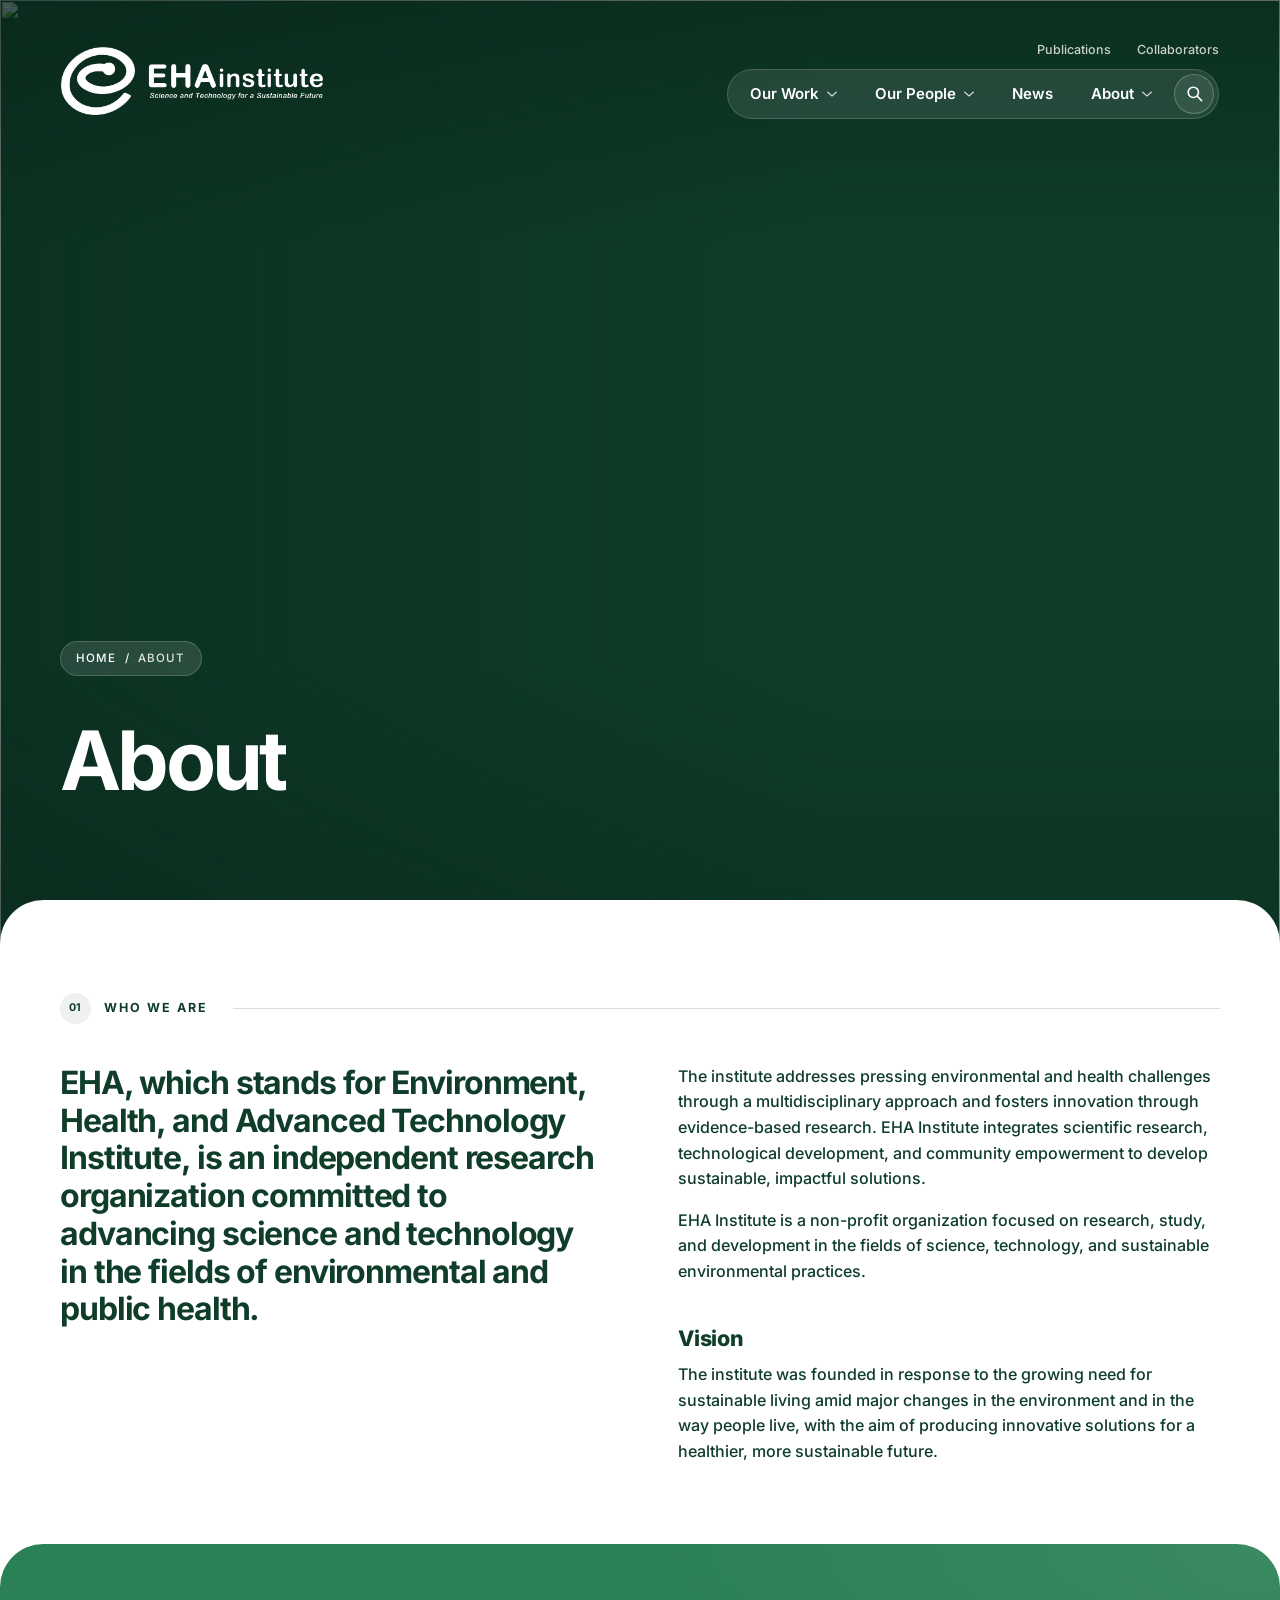
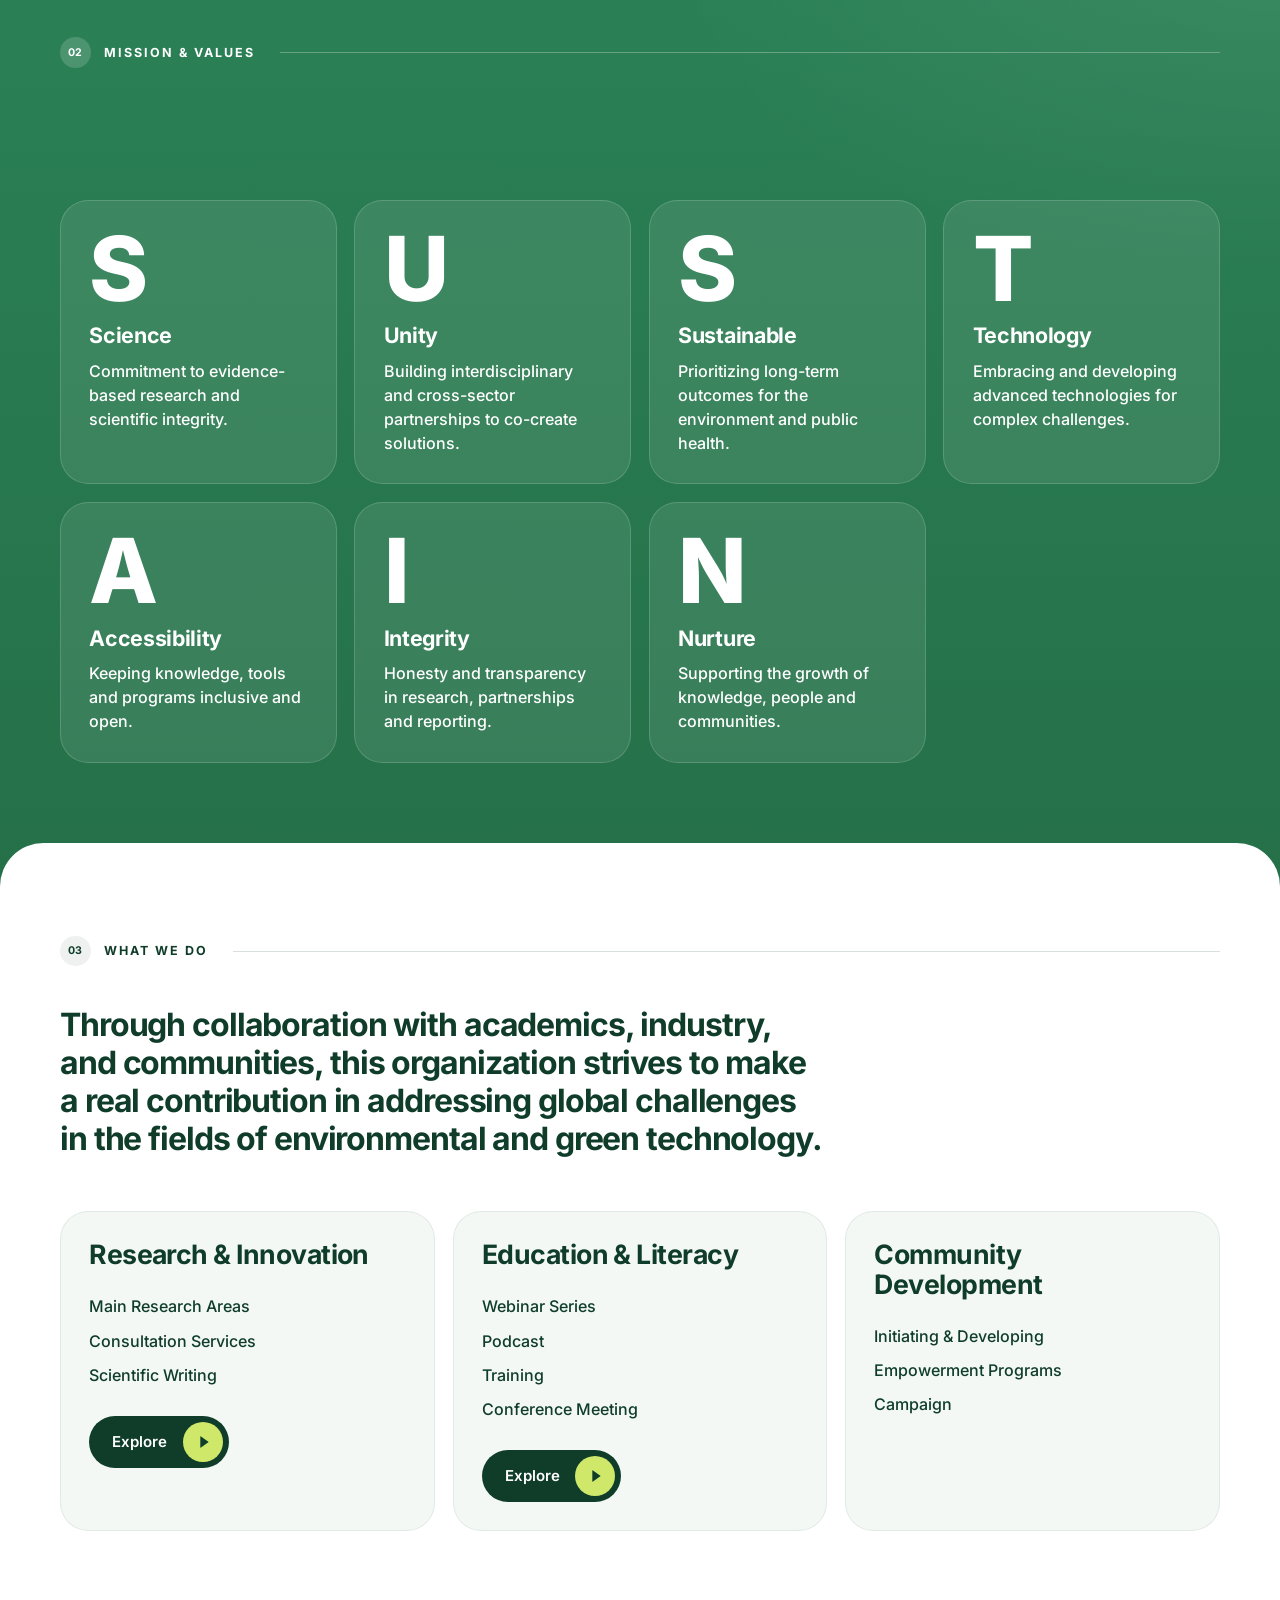
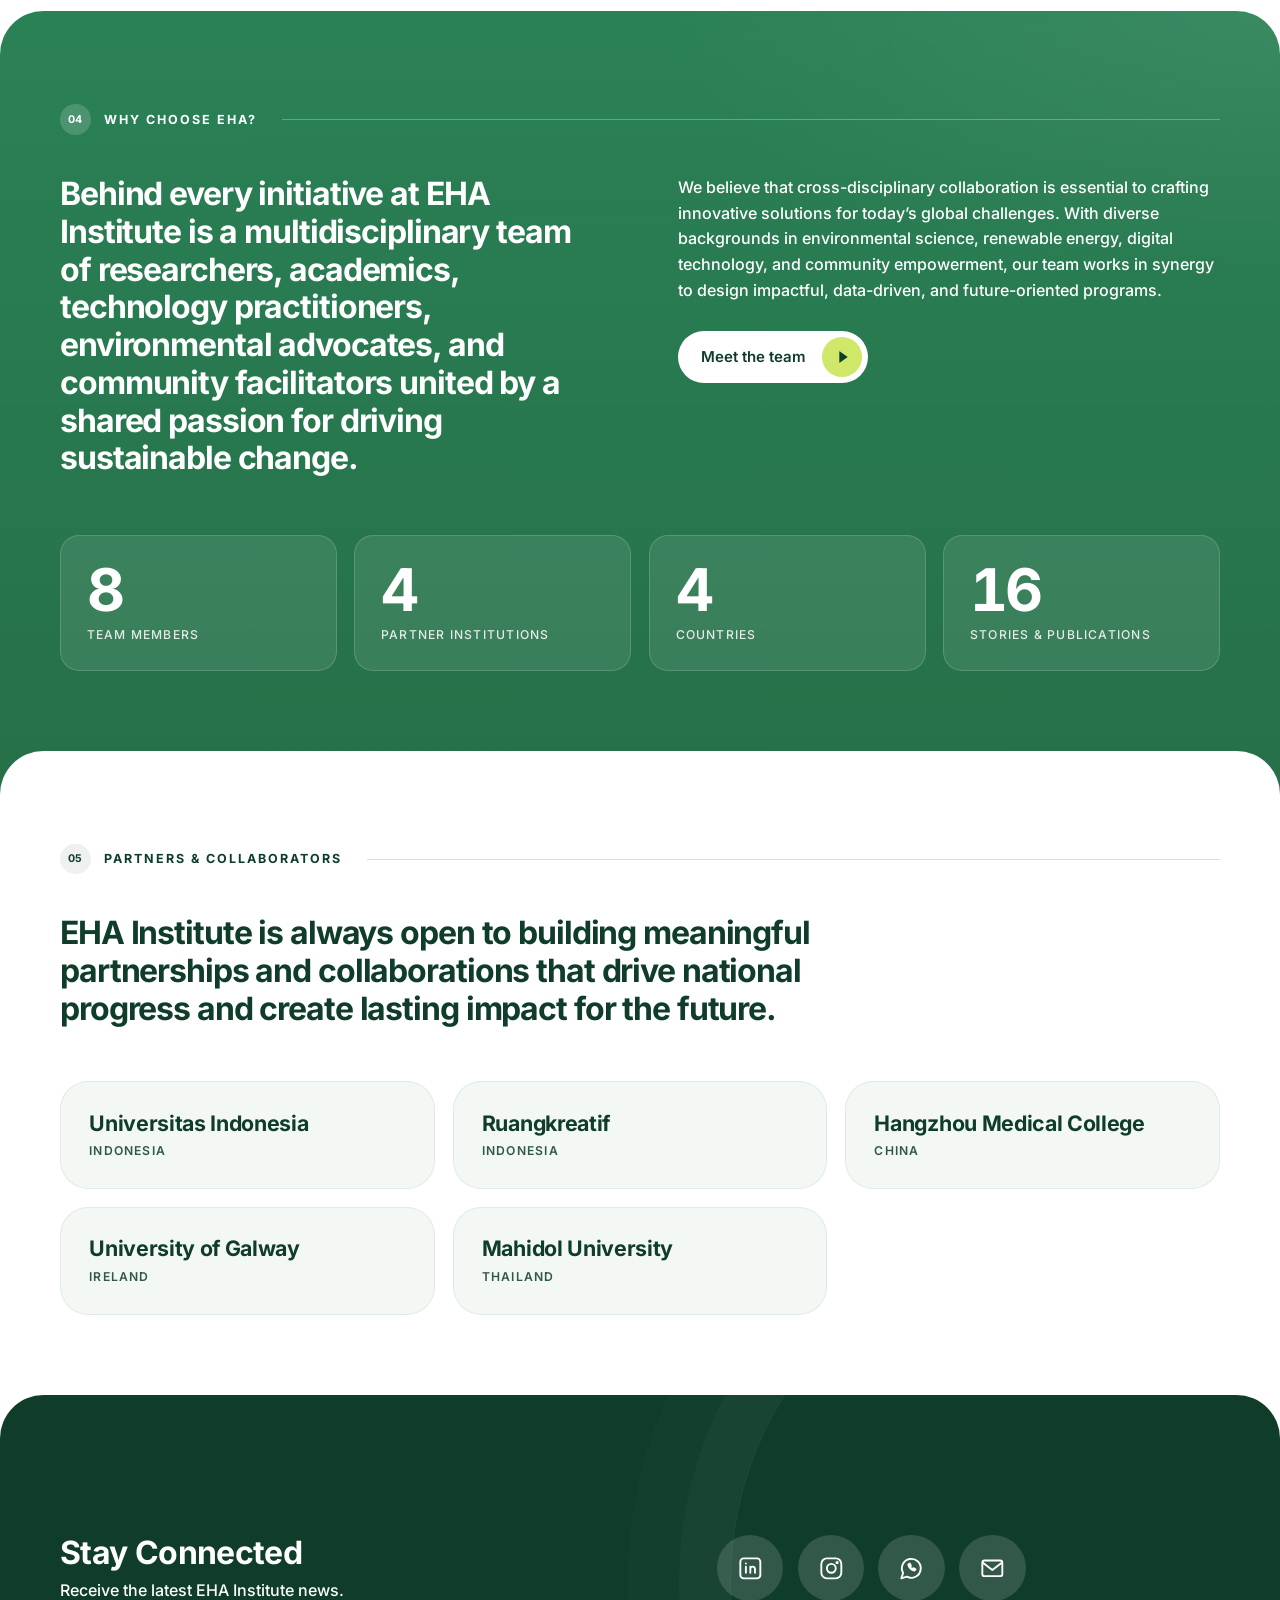
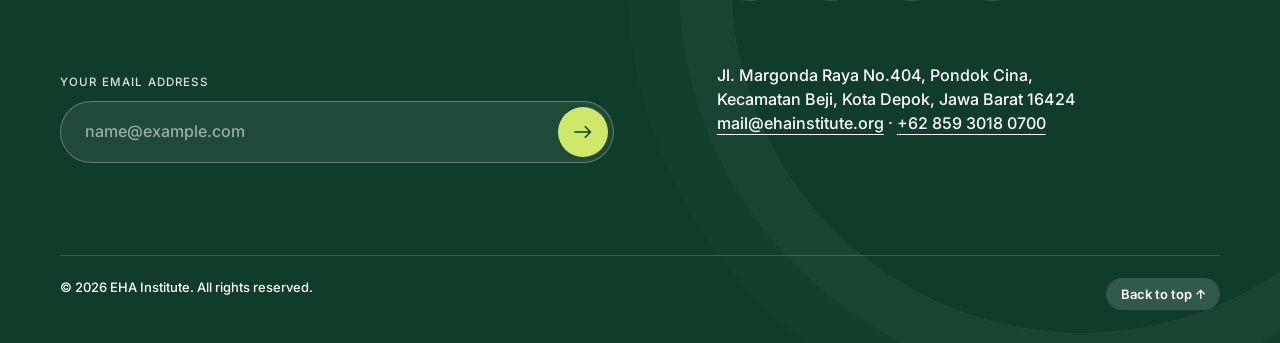
==== commit 8d9ce46b: "Halaman Publications dan optimasi gambar WebP" ====
--- a/about.html
+++ b/about.html
@@ -11,6 +11,7 @@
 <meta property="og:description" content="Who EHA Institute is, what it believes in, and who it works with.">
 <meta property="og:image" content="assets/hero-poster.jpg">
 <link rel="preload" href="assets/fonts/inter-latin-wght-normal.woff2" as="font" type="font/woff2" crossorigin>
+<link rel="preload" as="image" href="assets/hero-poster.webp" imagesrcset="assets/hero-poster-768.webp 768w, assets/hero-poster.webp 1280w" imagesizes="100vw" fetchpriority="high">
 <link rel="stylesheet" href="css/style.css">
 <script>document.documentElement.classList.add('js')</script>
 </head>
@@ -30,7 +31,7 @@
     </a>
     <div class="nav-col">
       <div class="util">
-        <a href="news.html?cat=publication">Publications</a>
+        <a href="publications.html">Publications</a>
         <a href="about.html#partners">Collaborators</a>
       </div>
       <nav class="nav" id="nav" aria-label="Primary">
@@ -97,7 +98,7 @@
           </li>
         </ul>
         <div class="nav__mobile-util">
-          <a href="news.html?cat=publication">Publications</a>
+          <a href="publications.html">Publications</a>
           <a href="about.html#partners">Collaborators</a>
         </div>
       </nav>
@@ -107,7 +108,7 @@
 </header>
 <main id="main">
 <section class="hero hero--page " aria-label="Page title">
-  <img class="hero__poster" src="assets/hero-poster.jpg" alt="">
+  <img class="hero__poster" src="assets/hero-poster.webp" srcset="assets/hero-poster-768.webp 768w, assets/hero-poster.webp 1280w" sizes="100vw" alt="" fetchpriority="high" decoding="async">
   <div class="hero__scrim"></div>
   <div class="hero__inner wrap">
     <nav class="crumbs intro" aria-label="Breadcrumb"><a href="index.html">Home</a><span aria-hidden="true">/</span><span aria-current="page">About</span></nav>
--- a/css/style.css
+++ b/css/style.css
@@ -562,6 +562,12 @@
 
 /* hero headline: words slide up out of a mask */
 .hero h1.is-split { animation: none; }
+/* Hold the headline back until main.js has split it, so it animates exactly once (no "rise" then "wordUp" replay).
+   Failsafe: it shows by itself after 3.4s even if the script never runs. */
+@media (prefers-reduced-motion: no-preference) {
+  .js .hero h1:not(.is-split) { animation: hShow 0s linear 3.4s forwards; opacity: 0; transform: none; }
+  @keyframes hShow { to { opacity: 1; } }
+}
 .w { display: inline-block; overflow: hidden; vertical-align: top; padding-bottom: 0.14em; margin-bottom: -0.14em; }
 .w > span { display: inline-block; transform: translateY(115%); animation: wordUp 0.95s var(--ease) forwards; animation-delay: calc(0.2s + var(--i) * 0.07s); }
 @keyframes wordUp { to { transform: none; } }
@@ -751,11 +757,7 @@
 .about__logo { background: var(--green-deep); display: grid; place-items: center; padding: 14%; }
 .about__logo img { width: 100%; height: auto; }
 
-/* hero scroll cue */
-.hero:not(.hero--page)::after { content: "Scroll"; position: absolute; right: var(--pad); bottom: clamp(24px, 3vw, 56px); font-size: var(--fs-sm); font-weight: 600; letter-spacing: 0.18em; text-transform: uppercase; writing-mode: vertical-rl; padding-bottom: 64px; background: linear-gradient(#fff, #fff) 50% 100% / 1px 48px no-repeat; animation: cue 2.2s var(--ease) infinite; }
-@keyframes cue { 0%, 100% { background-size: 1px 12px; } 50% { background-size: 1px 48px; } }
-@media (max-width: 899px) { .hero:not(.hero--page)::after { display: none; } .label::after { display: none; } }
-
+@media (max-width: 899px) { .label::after { display: none; } }
 
 /* ---------- Back to top ---------- */
 .to-top { position: fixed; right: clamp(14px, 2vw, 32px); bottom: clamp(14px, 2vw, 32px); z-index: 40; width: 52px; height: 52px; border-radius: 50%; border: 0; background: #fff; color: var(--green-deep); box-shadow: 0 8px 28px rgba(8, 36, 24, 0.35), 0 0 0 1px rgba(15, 61, 42, 0.12); display: grid; place-items: center; cursor: pointer; opacity: 0; transform: translateY(16px) scale(0.9); pointer-events: none; transition: opacity 0.3s, transform 0.4s var(--ease), background 0.25s, color 0.25s; }
@@ -1139,3 +1141,116 @@
 .facts { border-radius: var(--r-lg); background: radial-gradient(90% 60% at 100% 0%, rgba(255, 255, 255, 0.1), transparent 70%), linear-gradient(180deg, #2b8156, #1f6342); box-shadow: 0 30px 60px -36px rgba(6, 28, 19, 0.6); }
 .facts div { border-top: 1px solid rgba(255, 255, 255, 0.18); }
 .facts dd { font-weight: 600; }
+
+
+/* ---------- Phones: tighter type and spacing so everything fits comfortably ---------- */
+@media (max-width: 640px) {
+  :root { --pad: 18px; --r-sec: 22px; --fs-hero: 27px; --fs-xl: 22px; --fs-lg: 20px; --fs-md: 17px; --fs-body: 15px; --fs-sm: 13.5px; --gap-label: 20px; }
+  .section { padding-block: 40px; padding-bottom: calc(40px + var(--r-sec)); }
+  main > .section { padding-top: calc(40px + var(--r-sec) * 0.3); }
+  .hero { min-height: max(86svh, 520px); }
+  .hero__inner { padding-bottom: 56px; }
+  .hero h1 { line-height: 1.15; max-width: 14em; }
+  .hero--page { min-height: 300px; }
+  .hero--page h1 { font-size: clamp(30px, 9vw, 40px); }
+  .hero--article h1 { font-size: 22px; }
+  .hero--page .hero__inner { padding-top: 120px; }
+  .story { margin-top: 22px; font-size: 15px; gap: 14px; }
+  .story__disc { width: 60px; height: 60px; }
+  .label { font-size: 11.5px; }
+  .label::before { width: 2.6em; height: 2.6em; margin-right: 0.9em; }
+  .statement { font-size: 24px; line-height: 1.18; }
+  .statement--sm { font-size: 20px; }
+  .lead h3 { font-size: 21px; }
+  .card h3, .newsgrid .card h3 { font-size: 16.5px; }
+  .brief h3, .event h3, .about h3, .resources h3 { font-size: 21px; }
+  .card > a, .lead > a { padding: 8px 8px 16px; border-radius: 22px; }
+  .media, .cover, .collage span, .lead .media, .brief .media, .event .media { border-radius: 16px; }
+  .btn { min-height: 48px; font-size: 14.5px; padding-left: 20px; }
+  .btn svg { width: 36px; height: 36px; padding: 11px 10px 11px 13px; }
+  .arrow-btn { width: 44px; height: 44px; }
+  .view-all { padding: 0.65em 1.2em; font-size: 13.5px; }
+  .tile { aspect-ratio: 4 / 3.1; border-radius: 22px; }
+  .tile h3 { font-size: 24px; }
+  .tile__bg::after { font-size: 56px; }
+  .tile__go { width: 38px; height: 38px; }
+  .stat { padding: 16px; }
+  .stat b { font-size: 36px; }
+  .stat span { font-size: 11px; }
+  .person__photo { aspect-ratio: 4 / 3.4; }
+  .row, .value, .pillar, .partner { padding: 20px; border-radius: 22px; }
+  .row__t { font-size: 20px; }
+  .cta { padding: 26px 22px; border-radius: 26px; }
+  .collage { max-width: 420px; margin-inline: auto; }
+  .footer { padding-top: calc(48px + var(--r-sec)); }
+  .footer h2 { font-size: 24px; }
+  .socials a { width: 46px; height: 46px; }
+  .meta { font-size: 13px; }
+  .event { grid-template-columns: 1fr; gap: 14px; }
+  .event__date { display: none; }
+  .marquee li { font-size: 14px; }
+  .footer__base { flex-wrap: wrap; gap: 12px; font-size: 12.5px; }
+}
+
+/* ---------- Team cards: name + role appear on hover (desktop) ---------- */
+.person__cap { display: block; }
+.person__bio { display: -webkit-box; -webkit-line-clamp: 3; -webkit-box-orient: vertical; overflow: hidden; }
+@media (hover: hover) and (min-width: 900px) {
+  .person { position: relative; border-radius: var(--r-lg); overflow: hidden; outline-offset: 4px; }
+  .person::after { content: ""; position: absolute; inset: auto 0 0 0; height: 64%; pointer-events: none; z-index: 1;
+    background: linear-gradient(to top, rgba(6, 28, 19, 0.94) 8%, rgba(6, 28, 19, 0)); opacity: 0; transition: opacity 0.4s var(--ease); }
+  .person__cap { position: absolute; left: 0; right: 0; bottom: 0; z-index: 2; padding: clamp(18px, 1.8vw, 30px); color: #fff; pointer-events: none;
+    opacity: 0; transform: translateY(14px); transition: opacity 0.35s var(--ease), transform 0.5s var(--ease); }
+  .person__cap h3 { margin: 0; font-size: clamp(18px, 1.5vw, 26px); color: #fff; }
+  .person__cap p { margin: 0.4em 0 0; color: rgba(255, 255, 255, 0.86); opacity: 1; }
+  .person__cap .person__bio { color: rgba(255, 255, 255, 0.7); font-size: clamp(13px, 0.9vw, 15px); }
+  .person:hover::after, .person:focus-visible::after, .person:focus-within::after { opacity: 1; }
+  .person:hover .person__cap, .person:focus-visible .person__cap, .person:focus-within .person__cap { opacity: 1; transform: none; }
+  .person:hover .person__photo span, .person:focus-visible .person__photo span { opacity: 0.0; transform: translateY(-6px); }
+  .person__photo span { transition: opacity 0.3s, transform 0.6s var(--ease); }
+}
+
+/* no big day numbers on covers, no initials on team placeholders */
+.cover__d, .person__photo > span { display: none !important; }
+
+/* every hero fills the first screen; the next section starts below the fold */
+.hero, .hero--page, .hero--article { min-height: calc(100vh + var(--r-sec)); min-height: calc(100svh + var(--r-sec)); }
+.hero > .hero__inner, .hero .hero__inner { margin-bottom: var(--r-sec); }
+
+.story-dialog__frame { aspect-ratio: 16 / 9; background: #000; }
+.story-dialog__frame iframe { display: block; width: 100%; height: 100%; border: 0; }
+.story-dialog video[hidden], .story-dialog__frame[hidden] { display: none; }
+
+/* partner logos (uploaded at 212 x 300 px), institution name underneath */
+.partner__logo { display: block; width: 212px; max-width: 100%; aspect-ratio: 212 / 300; height: auto; object-fit: contain; object-position: center; margin-bottom: 18px; background: #fff; border-radius: 18px; border: 1px solid var(--line); }
+.partners-grid { grid-template-columns: repeat(auto-fill, minmax(clamp(272px, 22vw, 300px), 1fr)); align-items: start; }
+@media (max-width: 640px) { .partners-grid { grid-template-columns: repeat(auto-fill, minmax(250px, 1fr)); } }
+.partner { min-height: 0; }
+
+/* ---------- Publications page ---------- */
+.pubtools { display: flex; flex-wrap: wrap; gap: 12px; margin: clamp(22px, 2.4vw, 38px) 0 16px; }
+.pubsearch { position: relative; flex: 1 1 320px; display: block; }
+.pubsearch svg { position: absolute; left: 18px; top: 50%; width: 20px; height: 20px; translate: 0 -50%; opacity: 0.55; pointer-events: none; }
+.pubsearch input, .pubyear select { width: 100%; min-height: 52px; border-radius: 999px; border: 1.5px solid var(--card-line); background: #fff; color: var(--green-deep); font: inherit; font-size: 16px; padding: 0 20px; transition: border-color 0.2s, box-shadow 0.2s; }
+.pubsearch input { padding-left: 50px; }
+.pubyear select { appearance: none; padding-right: 44px; cursor: pointer; background: #fff url("data:image/svg+xml,%3Csvg xmlns='http://www.w3.org/2000/svg' width='14' height='8' fill='none' stroke='%230f3d2a' stroke-width='2' stroke-linecap='round'%3E%3Cpath d='M1 1l6 6 6-6'/%3E%3C/svg%3E") no-repeat right 20px center; }
+.pubyear { flex: 0 0 auto; min-width: 170px; }
+.pubsearch input:focus, .pubyear select:focus { outline: none; border-color: var(--green); box-shadow: 0 0 0 4px rgba(43, 129, 86, 0.16); }
+.pubcount { margin: 0 0 18px; font-size: var(--fs-sm); opacity: 0.7; }
+.publist { list-style: none; margin: 0; padding: 0; display: grid; gap: 14px; }
+.pub { padding: clamp(20px, 2.2vw, 32px); border-radius: var(--r-lg); background: var(--card); border: 1px solid var(--card-line); transition: border-color 0.3s, background 0.3s, translate 0.5s var(--ease); scroll-margin-top: 110px; }
+@media (hover: hover) { .pub:hover { border-color: rgba(43, 129, 86, 0.45); translate: 0 -3px; } }
+.pub.is-hit { border-color: var(--green); box-shadow: 0 0 0 4px rgba(43, 129, 86, 0.16); }
+.pub__meta { display: flex; flex-wrap: wrap; align-items: center; gap: 8px 14px; font-size: 12.5px; letter-spacing: 0.06em; text-transform: uppercase; opacity: 0.85; }
+.pub__kind { background: var(--chip); border-radius: 999px; padding: 0.35em 1em; font-weight: 700; }
+.pub__venue { font-style: italic; text-transform: none; letter-spacing: 0; font-size: 14px; }
+.pub__title { margin: 14px 0 8px; font-size: clamp(19px, 1.7vw, 26px); line-height: 1.25; letter-spacing: -0.015em; text-wrap: balance; }
+.pub__authors { margin: 0; opacity: 0.78; font-size: var(--fs-sm); }
+.pub__abs { margin-top: 14px; }
+.pub__abs summary { cursor: pointer; font-weight: 600; font-size: 14px; width: fit-content; }
+.pub__abs p { margin: 10px 0 0; font-size: var(--fs-sm); line-height: 1.65; opacity: 0.85; max-width: 62em; }
+.pub__acts { display: flex; flex-wrap: wrap; gap: 8px; margin-top: 18px; }
+.pub__btn { display: inline-flex; align-items: center; min-height: 40px; padding: 0 1.2em; border-radius: 999px; border: 1.5px solid var(--card-line); background: transparent; color: inherit; font: inherit; font-size: 13.5px; font-weight: 600; cursor: pointer; text-decoration: none; transition: background 0.2s, color 0.2s, border-color 0.2s; }
+.pub__btn:hover { background: var(--green-deep); color: #fff; border-color: var(--green-deep); }
+.pubempty { padding: 36px 0; text-align: center; opacity: 0.7; }
+@media (max-width: 640px) { .pubyear { flex: 1 1 100%; } .pub { padding: 18px; border-radius: 22px; } }
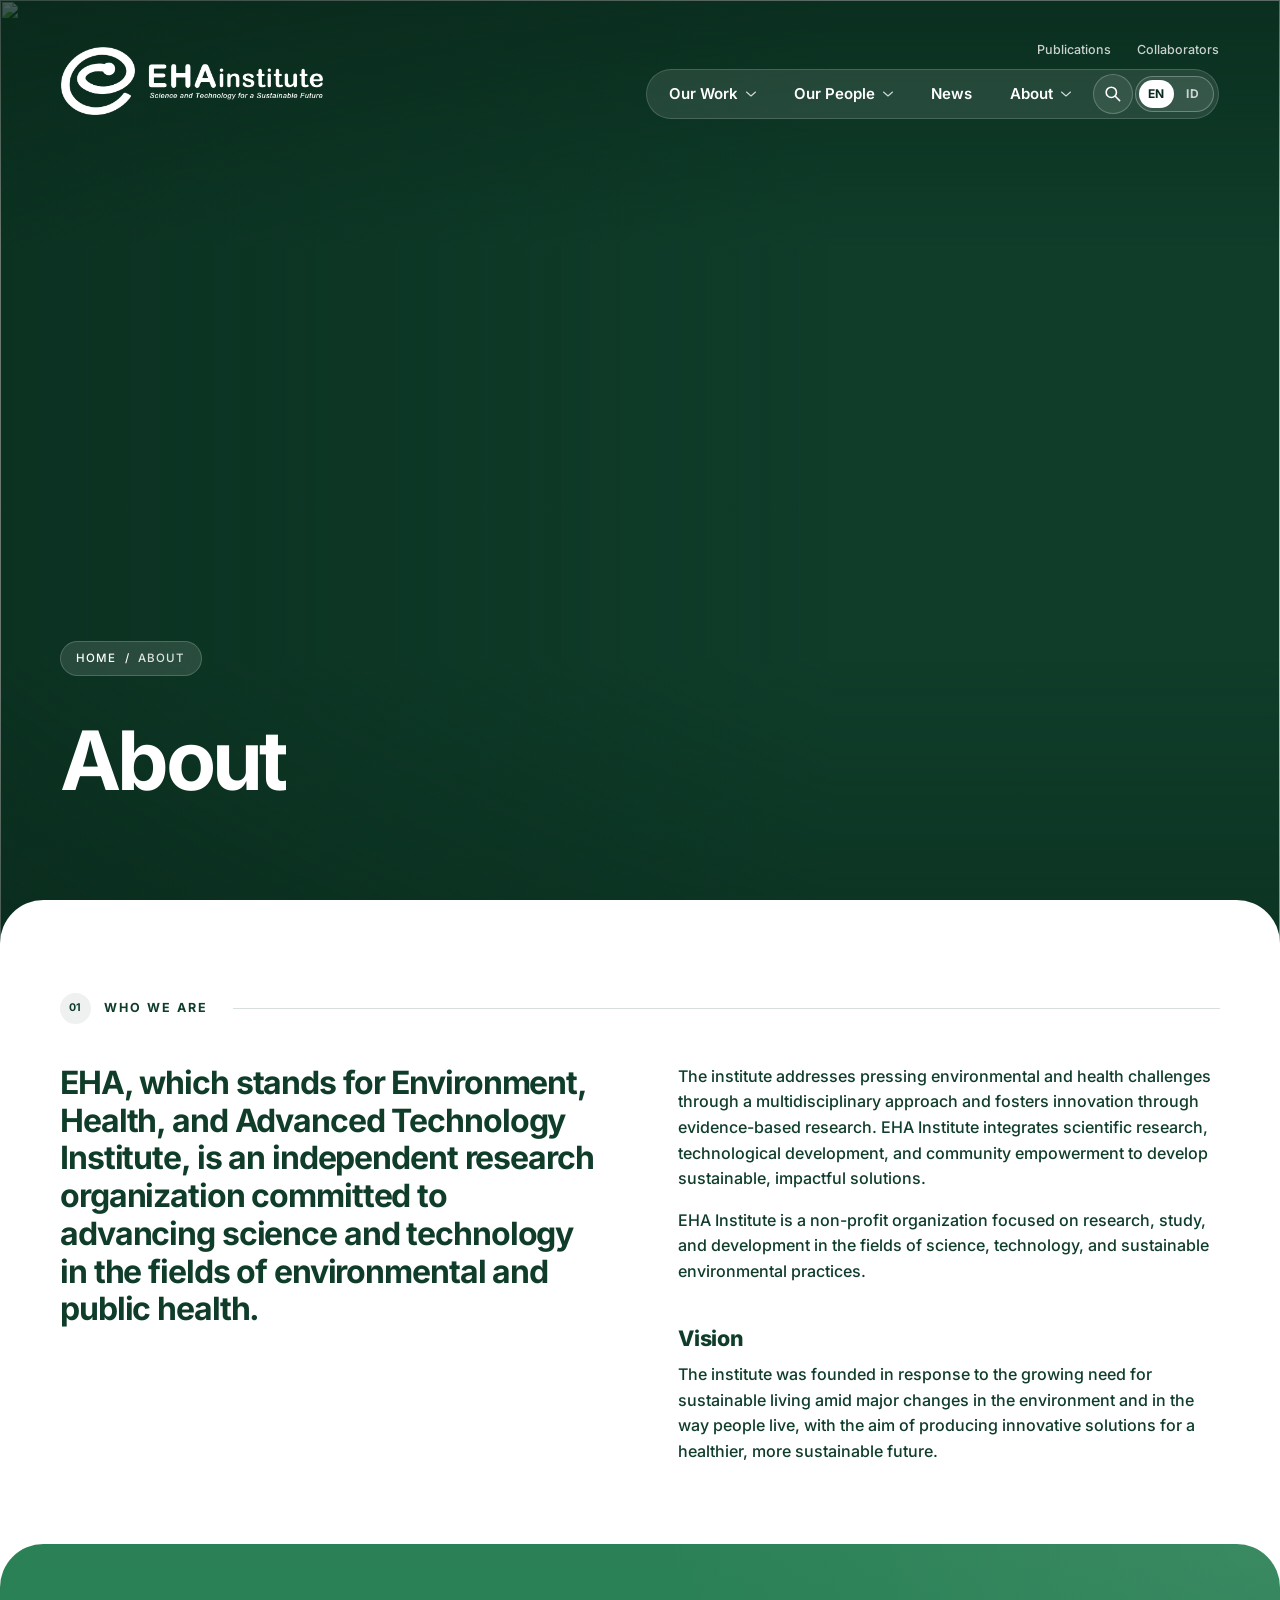
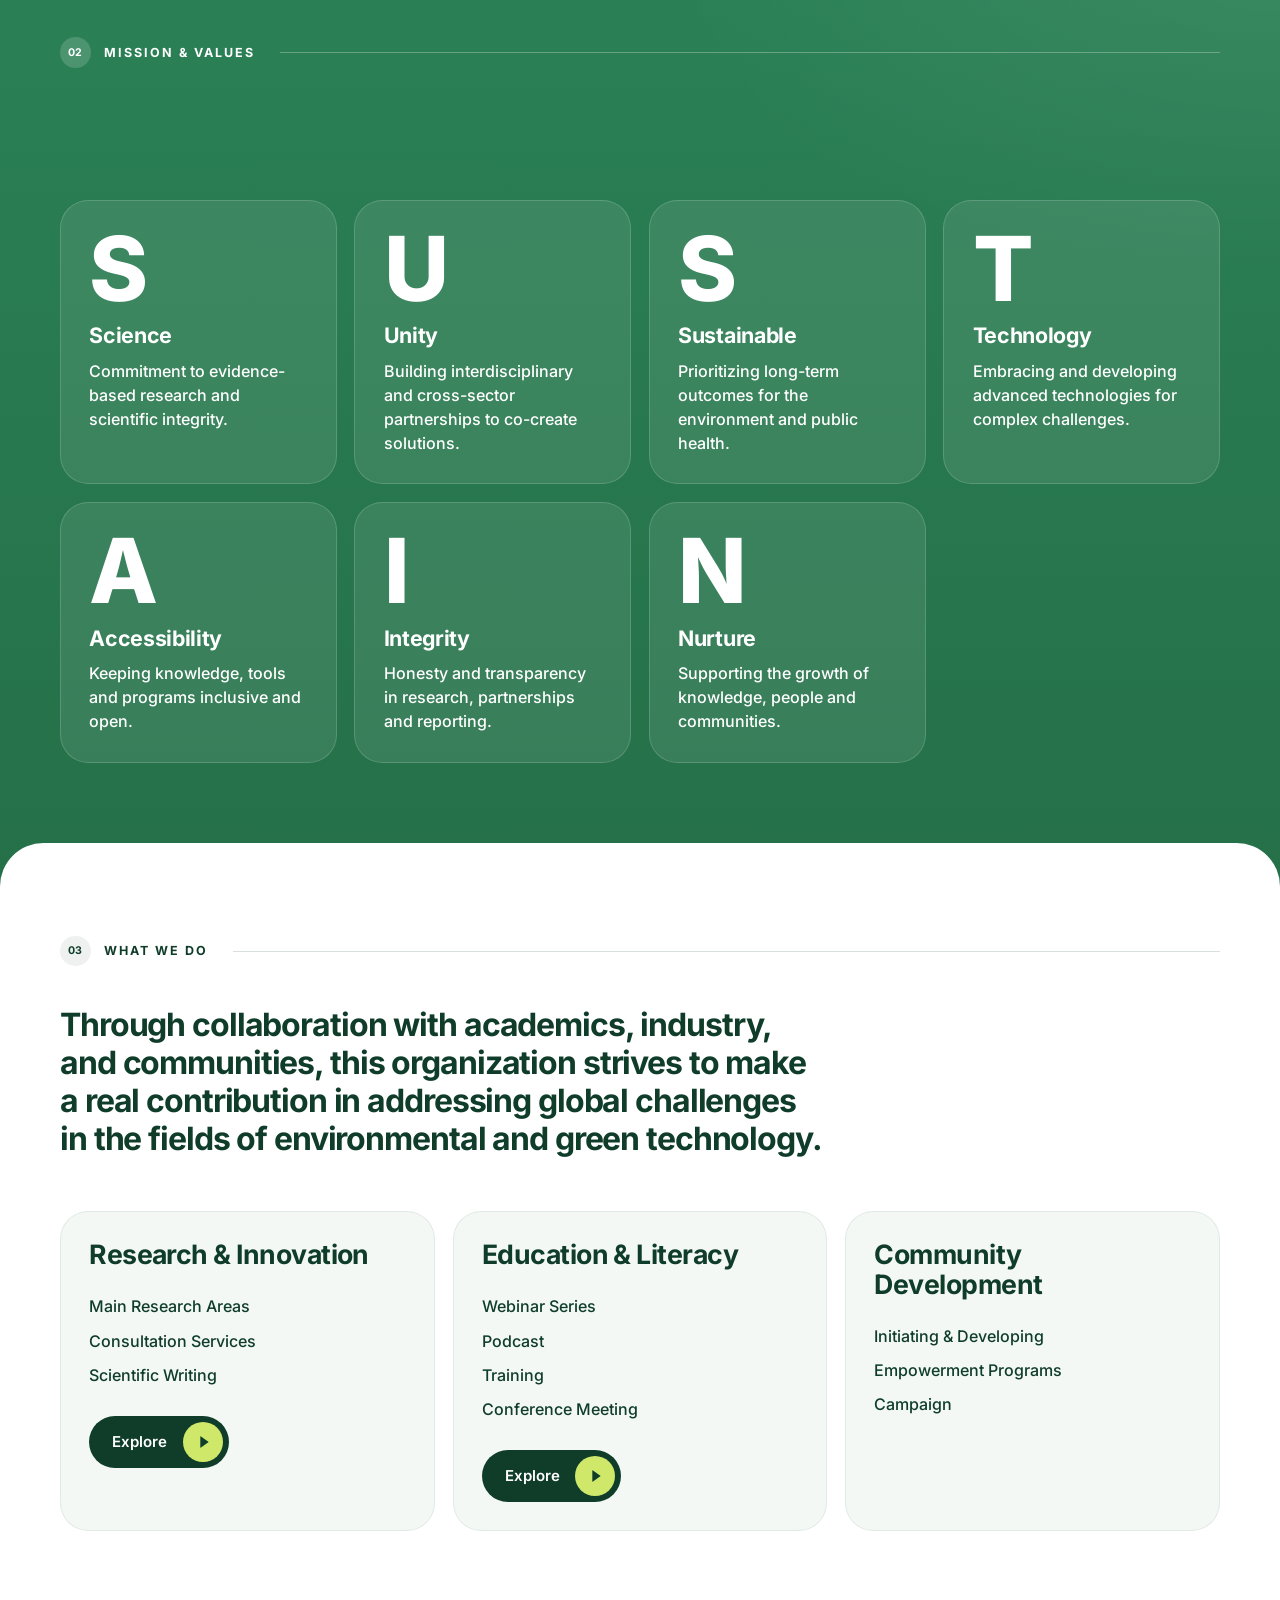
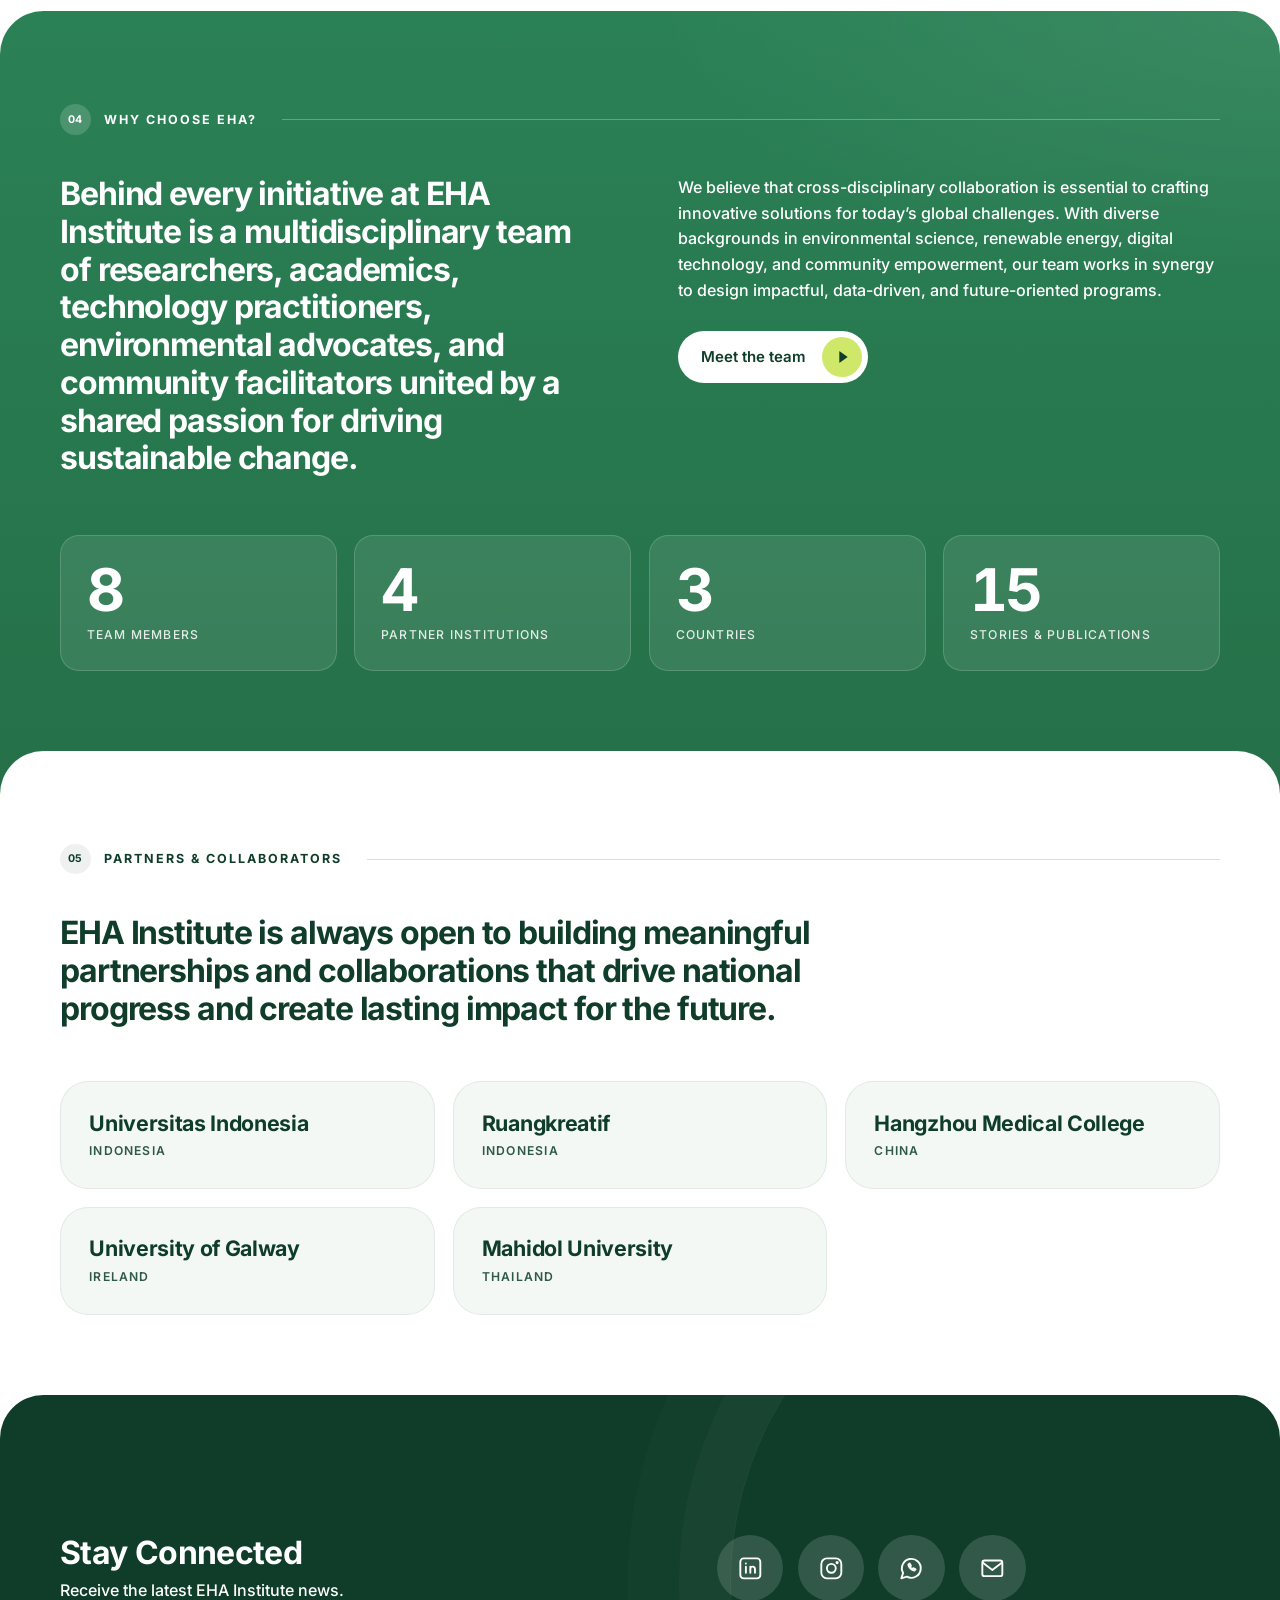
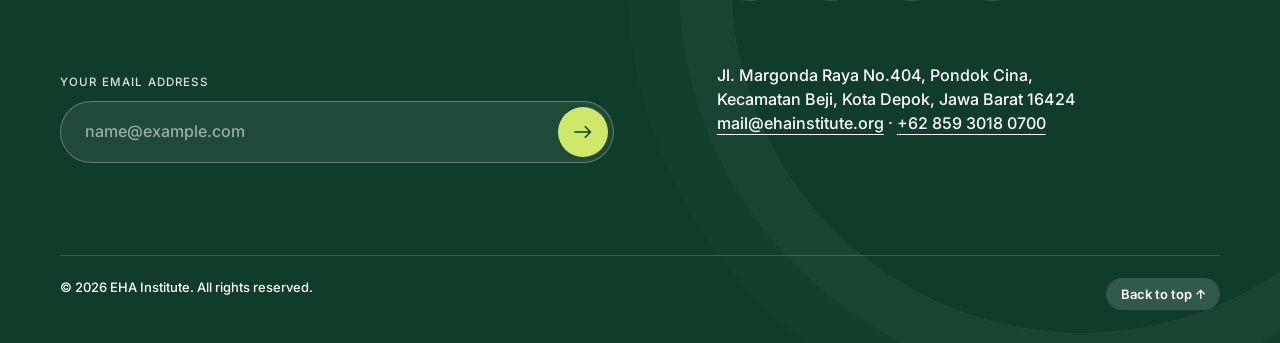
==== commit 0e182dd5: "Tambah versi dua bahasa EN/ID" ====
--- a/about.html
+++ b/about.html
@@ -173,6 +173,7 @@
 
 <script src="js/config.js" defer></script>
 <script src="js/data.js" defer></script>
+<script src="js/i18n.js" defer></script>
 <script src="js/cms.js" defer></script>
 <script src="js/main.js" defer></script>
 </body>
--- a/css/style.css
+++ b/css/style.css
@@ -1254,3 +1254,19 @@
 .pub__btn:hover { background: var(--green-deep); color: #fff; border-color: var(--green-deep); }
 .pubempty { padding: 36px 0; text-align: center; opacity: 0.7; }
 @media (max-width: 640px) { .pubyear { flex: 1 1 100%; } .pub { padding: 18px; border-radius: 22px; } }
+
+/* ---------- language switcher (EN | ID) ---------- */
+.nav__item--lang { margin-left: 0; }
+.lang { display: inline-flex; align-items: center; gap: 2px; padding: 3px; border: 1px solid rgba(255, 255, 255, 0.28); border-radius: 999px; background: rgba(255, 255, 255, 0.08); }
+.lang__b { font: inherit; font-size: 12px; font-weight: 700; letter-spacing: 0.06em; line-height: 1; min-width: 34px; padding: 8px 9px; border-radius: 999px; color: inherit; opacity: 0.75; cursor: pointer; background: none; border: 0; transition: background-color 0.25s, opacity 0.25s, color 0.25s; }
+.lang__b:hover { opacity: 1; }
+.lang__b[aria-pressed="true"] { background: #fff; color: #0b2a1f; opacity: 1; }
+.lang__b:focus-visible { outline: 2px solid var(--lime, #cfe86a); outline-offset: 2px; }
+.site-header.is-light .lang { border-color: rgba(0, 0, 0, 0.2); background: rgba(0, 0, 0, 0.04); }
+.site-header.is-light .lang__b[aria-pressed="true"] { background: #0b2a1f; color: #fff; }
+@media (max-width: 899px) {
+  .nav__item--lang { order: -1; margin-bottom: 14px; }
+  .nav__item--lang .lang { width: 100%; padding: 4px; }
+  .nav__item--lang .lang__b { flex: 1; font-size: 14px; padding: 12px; }
+}
+@media (max-width: 899px) { html[lang="id"] .nav__item--search .icon-btn::after { content: "Cari"; } }
